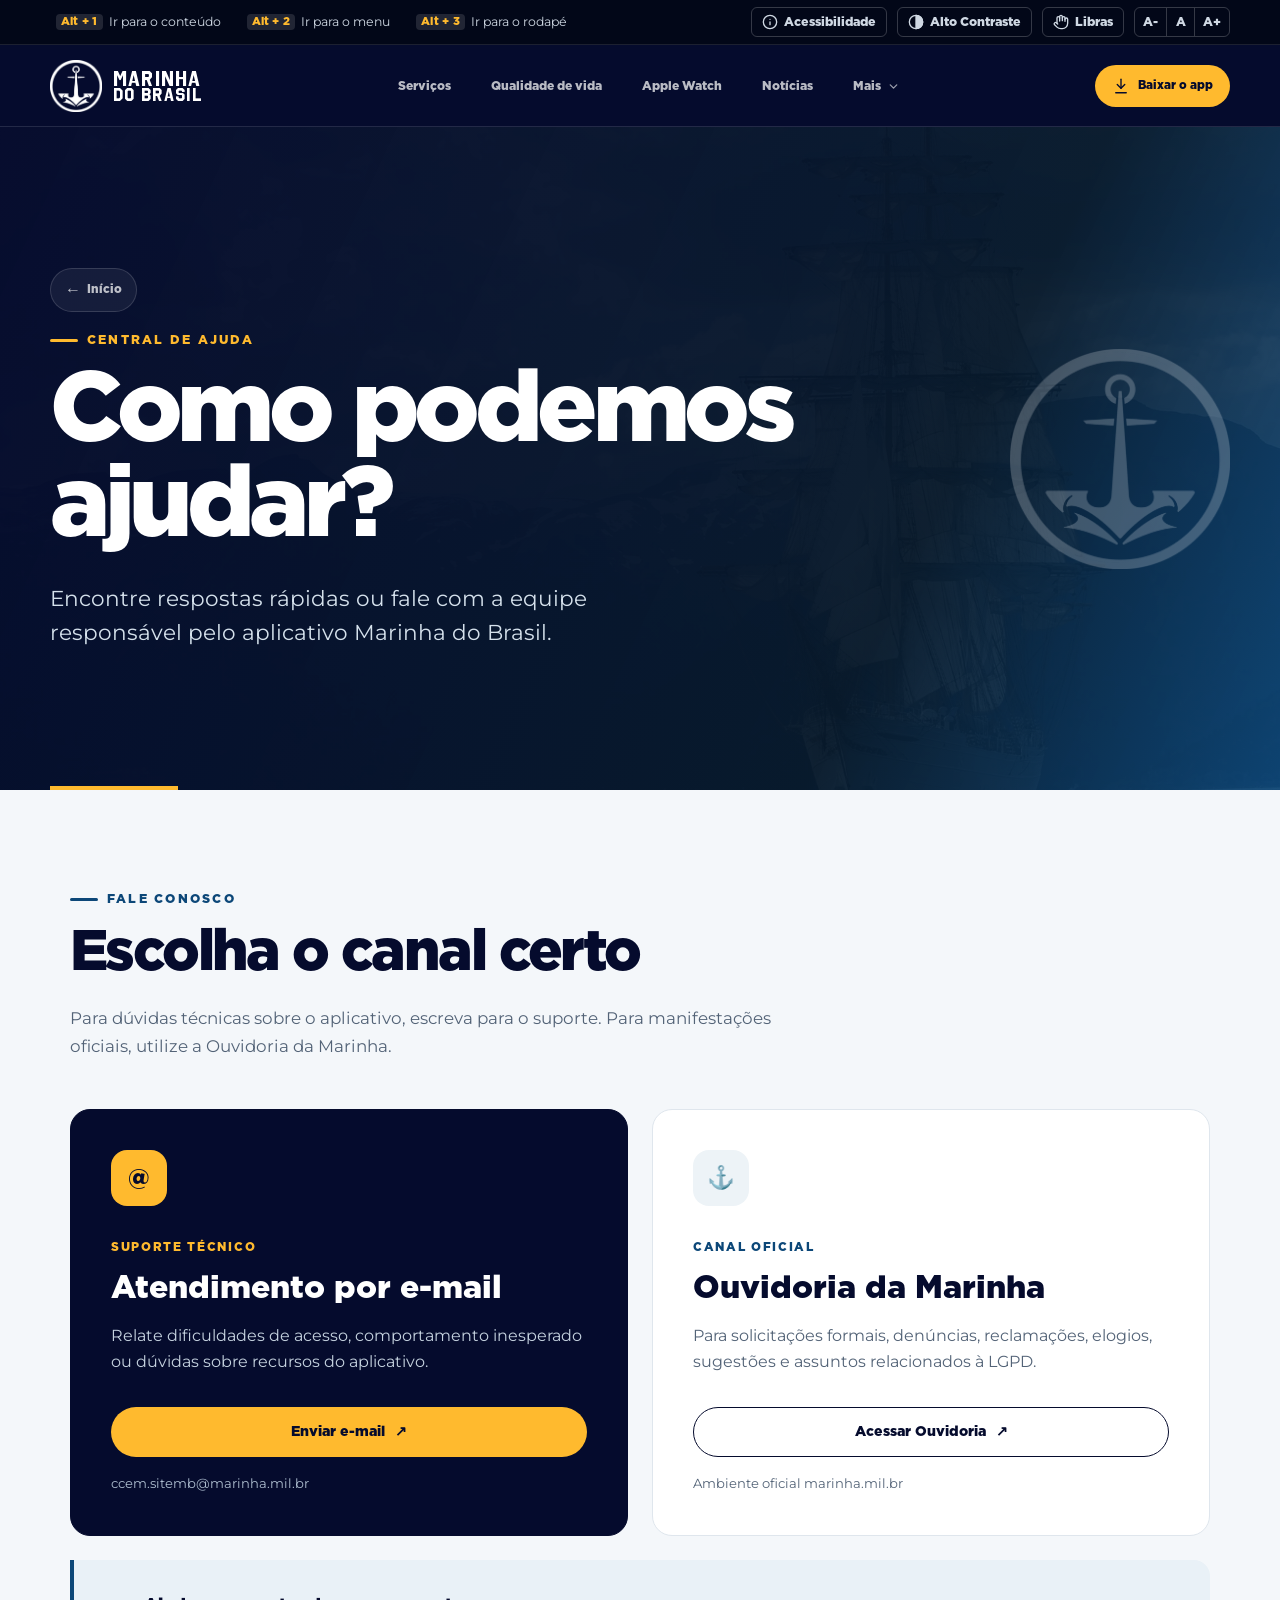
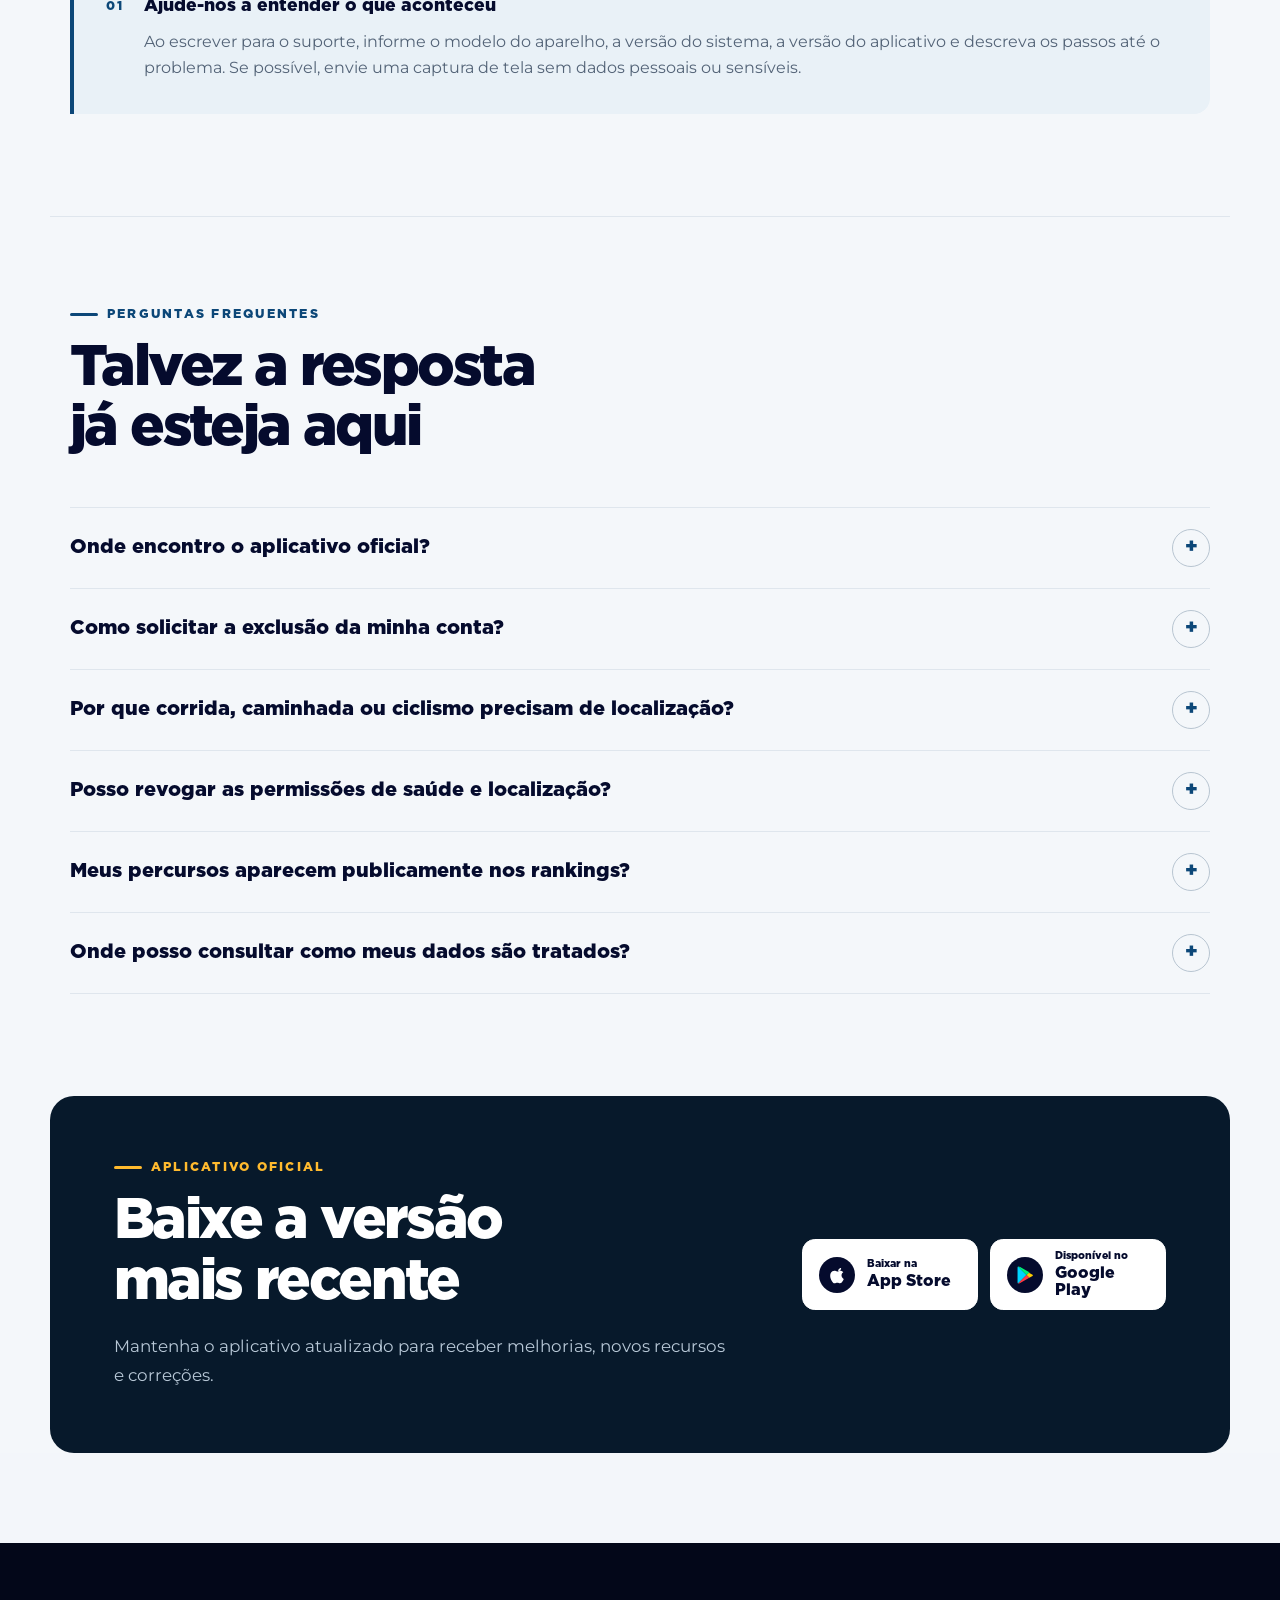
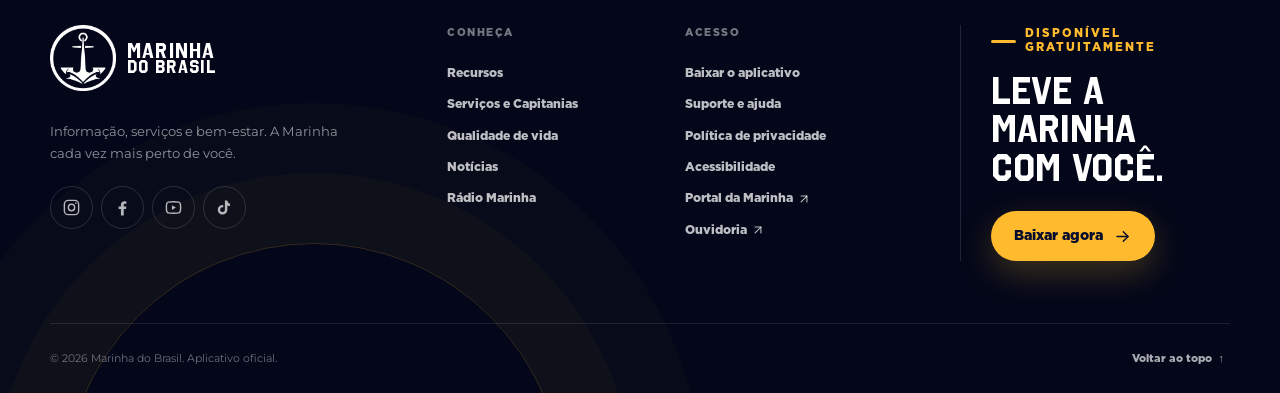
==== suporte.html @ 91387a78 "site app mb" ====
<!DOCTYPE html>
<html lang="pt-BR" class="no-js">
  <head>
    <meta charset="UTF-8" />
    <meta name="viewport" content="width=device-width, initial-scale=1" />
    <meta name="theme-color" content="#050b2d" />
    <meta name="color-scheme" content="light dark" />
    <title>Suporte e Ajuda | Aplicativo Marinha do Brasil</title>
    <meta name="description" content="Canais de suporte, perguntas frequentes e orientações para o aplicativo oficial Marinha do Brasil." />
    <link rel="canonical" href="https://www.marinha.mil.br/app/suporte.html" />
    
    <!-- Open Graph -->
    <meta property="og:type" content="website" />
    <meta property="og:locale" content="pt_BR" />
    <meta property="og:site_name" content="Aplicativo Marinha do Brasil" />
    <meta property="og:title" content="Suporte e Ajuda | Aplicativo Marinha do Brasil" />
    <meta property="og:description" content="Canais de suporte, perguntas frequentes e orientações para o aplicativo oficial Marinha do Brasil." />
    <meta property="og:url" content="https://www.marinha.mil.br/app/suporte.html" />
    <meta property="og:image" content="https://www.marinha.mil.br/app/assets/images/hero-marinha.webp" />
    <meta name="twitter:card" content="summary_large_image" />
    
    <!-- Favicon e Fontes -->
    <link rel="icon" type="image/jpeg" href="assets/images/app-icon.jpg" />
    <link rel="preload" href="assets/fonts/octin-college-bold.ttf" as="font" type="font/ttf" crossorigin />
    <link rel="stylesheet" href="css/global.css" />
    <link rel="stylesheet" href="css/suporte.css" />
  </head>
  <body>
    <a class="skip-link" href="#conteudo">Pular para o conteúdo</a>

    <!-- Barra de Acessibilidade (Padrão e-MAG) -->
    <aside class="accessibility-bar" aria-label="Barra de acessibilidade">
      <div class="shell accessibility-shell">
        <ul class="accessibility-shortcuts" aria-label="Atalhos para as principais áreas da página">
          <li>
            <a href="#conteudo" accesskey="1">
              <span class="a11y-key">Alt + 1</span> Ir para o conteúdo
            </a>
          </li>
          <li>
            <a href="#menu-principal" accesskey="2">
              <span class="a11y-key">Alt + 2</span> Ir para o menu
            </a>
          </li>
          <li>
            <a href="#rodape" accesskey="3">
              <span class="a11y-key">Alt + 3</span> Ir para o rodapé
            </a>
          </li>
        </ul>

        <button class="a11y-panel-toggle" type="button" aria-expanded="false" aria-controls="accessibility-tools" data-a11y-panel-toggle>
          <span>Acessibilidade</span>
          <svg width="16" height="16" viewBox="0 0 24 24" fill="none" stroke="currentColor" stroke-width="2" aria-hidden="true"><path d="m6 9 6 6 6-6"/></svg>
        </button>
        <div class="accessibility-tools" id="accessibility-tools" aria-label="Ferramentas de acessibilidade">
          <a href="acessibilidade.html" class="a11y-link">
            <svg xmlns="http://www.w3.org/2000/svg" width="16" height="16" viewBox="0 0 24 24" fill="none" stroke="currentColor" stroke-width="2" stroke-linecap="round" stroke-linejoin="round" aria-hidden="true"><circle cx="12" cy="12" r="10"/><path d="M12 16v-4"/><path d="M12 8h.01"/></svg>
            <span>Acessibilidade</span>
          </a>

          <button type="button" class="a11y-btn" data-a11y-contrast aria-pressed="false" title="Alternar modo de alto contraste">
            <svg xmlns="http://www.w3.org/2000/svg" width="16" height="16" viewBox="0 0 24 24" fill="none" stroke="currentColor" stroke-width="2" stroke-linecap="round" stroke-linejoin="round" aria-hidden="true"><circle cx="12" cy="12" r="10"/><path d="M12 2a10 10 0 0 1 0 20Z" fill="currentColor"/></svg>
            <span>Alto Contraste</span>
          </button>

          <button type="button" class="a11y-btn" data-a11y-vlibras title="Ativar tradutor de Libras (VLibras)" aria-label="Ativar tradutor de Língua Brasileira de Sinais">
            <svg xmlns="http://www.w3.org/2000/svg" width="16" height="16" viewBox="0 0 24 24" fill="none" stroke="currentColor" stroke-width="2" stroke-linecap="round" stroke-linejoin="round" aria-hidden="true"><path d="M18 11V6a2 2 0 0 0-2-2v0a2 2 0 0 0-2 2v0"/><path d="M14 10V4a2 2 0 0 0-2-2v0a2 2 0 0 0-2 2v2"/><path d="M10 10.5V6a2 2 0 0 0-2-2v0a2 2 0 0 0-2 2v8"/><path d="M18 8a2 2 0 1 1 4 0v6a8 8 0 0 1-8 8h-2c-2.8 0-4.5-.86-5.99-2.34l-3.6-3.6a2 2 0 0 1 2.83-2.82L7 15"/></svg>
            <span>Libras</span>
          </button>

          <div class="a11y-font-controls" role="group" aria-label="Controle do tamanho da fonte">
            <button type="button" class="a11y-btn a11y-btn--sm" data-a11y-font="decrease" title="Diminuir o tamanho do texto" aria-label="Diminuir o tamanho do texto">
              A-
            </button>
            <button type="button" class="a11y-btn a11y-btn--sm" data-a11y-font="reset" title="Restaurar tamanho padrão do texto" aria-label="Restaurar tamanho padrão do texto">
              A
            </button>
            <button type="button" class="a11y-btn a11y-btn--sm" data-a11y-font="increase" title="Aumentar o tamanho do texto" aria-label="Aumentar o tamanho do texto">
              A+
            </button>
          </div>
        </div>
      </div>
    </aside>

    <!-- Header Principal -->
    <header class="site-header" data-site-header>
      <div class="header-shell">
        <a class="brand" href="index.html" aria-label="Aplicativo Marinha do Brasil — página inicial">
          <img src="assets/images/logo-marinha-branca.webp" width="52" height="52" alt="Brasão da Marinha do Brasil" />
          <span class="brand-copy">
            <strong>MARINHA</strong>
            <small>DO BRASIL</small>
          </span>
          <span class="brand-product">Aplicativo oficial</span>
        </a>

        <nav id="menu-principal" class="desktop-nav" aria-label="Navegação principal">
          <a href="index.html#servicos">Serviços</a>
          <a href="index.html#qualidade-vida">Qualidade de vida</a>
          <a href="index.html#apple-watch">Apple Watch</a>
          <a href="index.html#noticias">Notícias</a>

          <div class="nav-dropdown" data-nav-dropdown>
            <button
              type="button"
              class="nav-dropdown-trigger"
              aria-expanded="false"
              aria-haspopup="true"
              id="dropdown-mais-btn"
            >
              <span>Mais</span>
              <svg class="dropdown-chevron" xmlns="http://www.w3.org/2000/svg" width="13" height="13" viewBox="0 0 24 24" fill="none" stroke="currentColor" stroke-width="2.4" stroke-linecap="round" stroke-linejoin="round" aria-hidden="true"><path d="m6 9 6 6 6-6"/></svg>
            </button>

            <div class="nav-dropdown-menu" role="menu" aria-labelledby="dropdown-mais-btn">

              <a href="index.html#recursos" class="dropdown-item" role="menuitem">
                <span class="dropdown-icon">
                  <svg xmlns="http://www.w3.org/2000/svg" width="17" height="17" viewBox="0 0 24 24" fill="none" stroke="currentColor" stroke-width="2" stroke-linecap="round" stroke-linejoin="round" aria-hidden="true"><rect x="3" y="3" width="7" height="7" rx="1"/><rect x="14" y="3" width="7" height="7" rx="1"/><rect x="3" y="14" width="7" height="7" rx="1"/><rect x="14" y="14" width="7" height="7" rx="1"/></svg>
                </span>
                <span class="dropdown-text">
                  <strong>Recursos</strong>
                  <small>Explore o aplicativo</small>
                </span>
              </a>

              <a href="index.html#radio" class="dropdown-item" role="menuitem">
                <span class="dropdown-icon">
                  <svg xmlns="http://www.w3.org/2000/svg" width="17" height="17" viewBox="0 0 24 24" fill="none" stroke="currentColor" stroke-width="2" stroke-linecap="round" stroke-linejoin="round" aria-hidden="true"><path d="M4.9 19.1C1 15.2 1 8.8 4.9 4.9"/><path d="M7.8 16.2c-2.3-2.3-2.3-6.1 0-8.5"/><circle cx="12" cy="12" r="2"/><path d="M16.2 7.8c2.3 2.3 2.3 6.1 0 8.5"/><path d="M19.1 4.9C23 8.8 23 15.1 19.1 19"/></svg>
                </span>
                <span class="dropdown-text">
                  <strong>Rádio Marinha</strong>
                  <small>Ao vivo 24 horas</small>
                </span>
              </a>

              <a href="index.html#cultura" class="dropdown-item" role="menuitem">
                <span class="dropdown-icon">
                  <svg xmlns="http://www.w3.org/2000/svg" width="17" height="17" viewBox="0 0 24 24" fill="none" stroke="currentColor" stroke-width="2" stroke-linecap="round" stroke-linejoin="round" aria-hidden="true"><path d="m12 3-1.912 5.813a2 2 0 0 1-1.275 1.275L3 12l5.813 1.912a2 2 0 0 1 1.275 1.275L12 21l1.912-5.813a2 2 0 0 1 1.275-1.275L21 12l-5.813-1.912a2 2 0 0 1-1.275-1.275L12 3Z"/></svg>
                </span>
                <span class="dropdown-text">
                  <strong>Cultura & Tradição</strong>
                  <small>Patrimônio naval</small>
                </span>
              </a>

              <div class="dropdown-divider"></div>

              <a href="suporte.html" class="dropdown-item" role="menuitem" aria-current="page">
                <span class="dropdown-icon">
                  <svg xmlns="http://www.w3.org/2000/svg" width="17" height="17" viewBox="0 0 24 24" fill="none" stroke="currentColor" stroke-width="2" stroke-linecap="round" stroke-linejoin="round" aria-hidden="true"><circle cx="12" cy="12" r="10"/><path d="M9.09 9a3 3 0 0 1 5.83 1c0 2-3 3-3 3"/><path d="M12 17h.01"/></svg>
                </span>
                <span class="dropdown-text">
                  <strong>Suporte e Ajuda</strong>
                  <small>Atendimento e dúvidas</small>
                </span>
              </a>
            </div>
          </div>
        </nav>

        <div class="header-actions">
          <a class="header-download" aria-label="Baixar o aplicativo" href="index.html#download">
            <svg xmlns="http://www.w3.org/2000/svg" width="18" height="18" viewBox="0 0 24 24" fill="none" stroke="currentColor" stroke-width="1.8" stroke-linecap="round" stroke-linejoin="round" aria-hidden="true"><path d="M12 3v12"/><path d="m7 10 5 5 5-5"/><path d="M5 21h14"/></svg>
            <span>Baixar o app</span>
          </a>
          <button class="menu-toggle" type="button" aria-expanded="false" aria-controls="mobile-menu" data-menu-toggle>
            <span class="sr-only">Abrir menu</span>
            <span data-menu-open>
              <svg xmlns="http://www.w3.org/2000/svg" width="24" height="24" viewBox="0 0 24 24" fill="none" stroke="currentColor" stroke-width="1.8" stroke-linecap="round" stroke-linejoin="round" aria-hidden="true"><path d="M4 7h16"/><path d="M4 12h16"/><path d="M4 17h16"/></svg>
            </span>
            <span data-menu-close hidden>
              <svg xmlns="http://www.w3.org/2000/svg" width="24" height="24" viewBox="0 0 24 24" fill="none" stroke="currentColor" stroke-width="1.8" stroke-linecap="round" stroke-linejoin="round" aria-hidden="true"><path d="M6 6l12 12"/><path d="M18 6 6 18"/></svg>
            </span>
          </button>
        </div>
      </div>

      <!-- Menu Mobile -->
      <div class="mobile-menu" id="mobile-menu" data-mobile-menu hidden>
        <nav aria-label="Navegação móvel">
          <a href="index.html#servicos" style="--menu-index: 0"><span>01</span>Serviços <svg xmlns="http://www.w3.org/2000/svg" width="19" height="19" viewBox="0 0 24 24" fill="none" stroke="currentColor" stroke-width="1.8" stroke-linecap="round" stroke-linejoin="round" aria-hidden="true"><path d="M7 17 17 7"/><path d="M7 7h10v10"/></svg></a>
          <a href="index.html#qualidade-vida" style="--menu-index: 1"><span>02</span>Qualidade de vida <svg xmlns="http://www.w3.org/2000/svg" width="19" height="19" viewBox="0 0 24 24" fill="none" stroke="currentColor" stroke-width="1.8" stroke-linecap="round" stroke-linejoin="round" aria-hidden="true"><path d="M7 17 17 7"/><path d="M7 7h10v10"/></svg></a>
          <a href="index.html#apple-watch" style="--menu-index: 2"><span>03</span>Apple Watch <svg xmlns="http://www.w3.org/2000/svg" width="19" height="19" viewBox="0 0 24 24" fill="none" stroke="currentColor" stroke-width="1.8" stroke-linecap="round" stroke-linejoin="round" aria-hidden="true"><path d="M7 17 17 7"/><path d="M7 7h10v10"/></svg></a>
          <a href="index.html#noticias" style="--menu-index: 3"><span>04</span>Notícias <svg xmlns="http://www.w3.org/2000/svg" width="19" height="19" viewBox="0 0 24 24" fill="none" stroke="currentColor" stroke-width="1.8" stroke-linecap="round" stroke-linejoin="round" aria-hidden="true"><path d="M7 17 17 7"/><path d="M7 7h10v10"/></svg></a>
          <a href="index.html#radio" style="--menu-index: 4"><span>05</span>Rádio <svg xmlns="http://www.w3.org/2000/svg" width="19" height="19" viewBox="0 0 24 24" fill="none" stroke="currentColor" stroke-width="1.8" stroke-linecap="round" stroke-linejoin="round" aria-hidden="true"><path d="M7 17 17 7"/><path d="M7 7h10v10"/></svg></a>
          <a href="index.html#cultura" style="--menu-index: 5"><span>06</span>Cultura & Tradição <svg xmlns="http://www.w3.org/2000/svg" width="19" height="19" viewBox="0 0 24 24" fill="none" stroke="currentColor" stroke-width="1.8" stroke-linecap="round" stroke-linejoin="round" aria-hidden="true"><path d="M7 17 17 7"/><path d="M7 7h10v10"/></svg></a>
          <a href="suporte.html" style="--menu-index: 7" aria-current="page"><span>08</span>Suporte e Ajuda <svg xmlns="http://www.w3.org/2000/svg" width="19" height="19" viewBox="0 0 24 24" fill="none" stroke="currentColor" stroke-width="1.8" stroke-linecap="round" stroke-linejoin="round" aria-hidden="true"><path d="M7 17 17 7"/><path d="M7 7h10v10"/></svg></a>
          <a href="privacidade.html" style="--menu-index: 6"><span>07</span>Privacidade <svg xmlns="http://www.w3.org/2000/svg" width="19" height="19" viewBox="0 0 24 24" fill="none" stroke="currentColor" stroke-width="1.8" stroke-linecap="round" stroke-linejoin="round" aria-hidden="true"><path d="M7 17 17 7"/><path d="M7 7h10v10"/></svg></a>
          <a href="acessibilidade.html" style="--menu-index: 7"><span>08</span>Acessibilidade <svg xmlns="http://www.w3.org/2000/svg" width="19" height="19" viewBox="0 0 24 24" fill="none" stroke="currentColor" stroke-width="1.8" stroke-linecap="round" stroke-linejoin="round" aria-hidden="true"><path d="M7 17 17 7"/><path d="M7 7h10v10"/></svg></a>
        </nav>
        <div class="mobile-menu-footer">
          <a href="index.html#download" class="button button-primary">
            <svg xmlns="http://www.w3.org/2000/svg" width="18" height="18" viewBox="0 0 24 24" fill="none" stroke="currentColor" stroke-width="1.8" stroke-linecap="round" stroke-linejoin="round" aria-hidden="true"><path d="M12 3v12"/><path d="m7 10 5 5 5-5"/><path d="M5 21h14"/></svg>
            Baixar agora
          </a>
          <a href="https://www.marinha.mil.br/ouvidoria" target="_blank" rel="noopener noreferrer">
            Ouvidoria
            <svg xmlns="http://www.w3.org/2000/svg" width="16" height="16" viewBox="0 0 24 24" fill="none" stroke="currentColor" stroke-width="1.8" stroke-linecap="round" stroke-linejoin="round" aria-hidden="true"><path d="M7 17 17 7"/><path d="M7 7h10v10"/></svg>
          </a>
        </div>
      </div>
    </header>

    <main id="conteudo">
      <div class="support-page">
        <section class="support-hero" aria-labelledby="support-title">
          <div class="support-hero__content">
            <a class="back-link" href="index.html" aria-label="Voltar para a página inicial">
              <span aria-hidden="true">←</span>
              Início
            </a>
            <p class="eyebrow">Central de ajuda</p>
            <h1 id="support-title">Como podemos ajudar?</h1>
            <p class="support-hero__lead">Encontre respostas rápidas ou fale com a equipe responsável pelo aplicativo Marinha do Brasil.</p>
          </div>
          <div class="support-hero__mark" aria-hidden="true">
            <img src="assets/images/logo-marinha-branca.webp" alt="" width="220" height="220" />
          </div>
        </section>

        <section class="contact-section" aria-labelledby="contact-title">
          <div class="section-heading">
            <p class="eyebrow eyebrow--dark">Fale conosco</p>
            <h2 id="contact-title">Escolha o canal certo</h2>
            <p>Para dúvidas técnicas sobre o aplicativo, escreva para o suporte. Para manifestações oficiais, utilize a Ouvidoria da Marinha.</p>
          </div>

          <div class="contact-grid">
            <article class="contact-card contact-card--primary">
              <div class="contact-card__icon" aria-hidden="true">@</div>
              <p class="contact-card__tag">Suporte técnico</p>
              <h3>Atendimento por e-mail</h3>
              <p>Relate dificuldades de acesso, comportamento inesperado ou dúvidas sobre recursos do aplicativo.</p>
              <a class="button button--gold" href="mailto:ccem.sitemb@marinha.mil.br?subject=Suporte%20-%20Aplicativo%20Marinha%20do%20Brasil">
                Enviar e-mail
                <span aria-hidden="true">↗</span>
              </a>
              <p class="contact-card__detail">ccem.sitemb@marinha.mil.br</p>
            </article>

            <article class="contact-card">
              <div class="contact-card__icon contact-card__icon--outline" aria-hidden="true">⚓</div>
              <p class="contact-card__tag">Canal oficial</p>
              <h3>Ouvidoria da Marinha</h3>
              <p>Para solicitações formais, denúncias, reclamações, elogios, sugestões e assuntos relacionados à LGPD.</p>
              <a class="button button--outline" href="https://www.marinha.mil.br/ouvidoria" target="_blank" rel="noopener noreferrer">
                Acessar Ouvidoria
                <span aria-hidden="true">↗</span>
              </a>
              <p class="contact-card__detail">Ambiente oficial marinha.mil.br</p>
            </article>
          </div>

          <aside class="support-tip" aria-label="Informações úteis para o atendimento">
            <span class="support-tip__number" aria-hidden="true">01</span>
            <div>
              <h3>Ajude-nos a entender o que aconteceu</h3>
              <p>Ao escrever para o suporte, informe o modelo do aparelho, a versão do sistema, a versão do aplicativo e descreva os passos até o problema. Se possível, envie uma captura de tela sem dados pessoais ou sensíveis.</p>
            </div>
          </aside>
        </section>

        <section class="faq-section" aria-labelledby="faq-title">
          <div class="section-heading">
            <p class="eyebrow eyebrow--dark">Perguntas frequentes</p>
            <h2 id="faq-title">Talvez a resposta já esteja aqui</h2>
          </div>

          <div class="faq-list">
            <details>
              <summary>Onde encontro o aplicativo oficial?</summary>
              <div class="faq-answer">
                <p>O aplicativo Marinha do Brasil está disponível na App Store para iPhone e na Google Play para aparelhos Android. Use os links oficiais desta página para fazer o download.</p>
              </div>
            </details>

            <details>
              <summary>Como solicitar a exclusão da minha conta?</summary>
              <div class="faq-answer">
                <p>No aplicativo, acesse <strong>Perfil &gt; Configurações &gt; Excluir Conta</strong>. A exclusão também pode ser requerida formalmente pela <a href="https://www.marinha.mil.br/ouvidoria" target="_blank" rel="noopener noreferrer">Ouvidoria da Marinha</a>.</p>
              </div>
            </details>

            <details>
              <summary>Por que corrida, caminhada ou ciclismo precisam de localização?</summary>
              <div class="faq-answer">
                <p>A localização é usada, mediante sua autorização, para registrar o percurso durante uma atividade física iniciada por você. A localização em segundo plano mantém o registro quando a tela está bloqueada.</p>
              </div>
            </details>

            <details>
              <summary>Posso revogar as permissões de saúde e localização?</summary>
              <div class="faq-answer">
                <p>Sim. As permissões podem ser revogadas nas configurações do sistema operacional. Algumas funcionalidades que dependem desses dados podem deixar de funcionar até que a permissão seja concedida novamente.</p>
              </div>
            </details>

            <details>
              <summary>Meus percursos aparecem publicamente nos rankings?</summary>
              <div class="faq-answer">
                <p>Não. O traçado geográfico detalhado e as coordenadas precisas das rotas não são compartilhados publicamente nos rankings. A participação nos rankings é opcional.</p>
              </div>
            </details>

            <details>
              <summary>Onde posso consultar como meus dados são tratados?</summary>
              <div class="faq-answer">
                <p>Consulte a <a href="privacidade.html">Política de Privacidade</a>, que explica os dados tratados, as finalidades, a retenção e os direitos do titular.</p>
              </div>
            </details>
          </div>
        </section>

        <section class="download-section" aria-labelledby="download-title">
          <div class="download-section__content">
            <p class="eyebrow">Aplicativo oficial</p>
            <h2 id="download-title">Baixe a versão mais recente</h2>
            <p>Mantenha o aplicativo atualizado para receber melhorias, novos recursos e correções.</p>
          </div>
          <div class="store-actions" aria-label="Lojas de aplicativos">
            <a class="store-link" href="https://apps.apple.com/app/marinha-do-brasil/id6763670491" target="_blank" rel="noopener noreferrer">
              <span class="store-link__icon" aria-hidden="true">
                <svg class="brand-icon icon-apple" width="20" height="20" viewBox="0 0 24 24" fill="currentColor" aria-hidden="true">
                  <path d="M18.71 19.5c-.83 1.24-1.71 2.45-3.05 2.47-1.34.03-1.77-.79-3.29-.79-1.53 0-2 .77-3.27.82-1.31.05-2.3-1.32-3.14-2.53C4.25 17 2.94 12.45 4.7 9.39c.87-1.52 2.43-2.48 4.12-2.51 1.28-.02 2.5.87 3.29.87.78 0 2.26-1.07 3.81-.91.65.03 2.47.26 3.64 1.98-.09.06-2.17 1.28-2.15 3.81.03 3.02 2.65 4.03 2.68 4.04-.03.07-.42 1.44-1.38 2.83M15.97 6.38c.62-.75 1.04-1.8 1.01-2.88-.96.04-2.07.64-2.73 1.41-.58.68-.96 1.75-.91 2.8.03 0 .07.01.1.01 1-.02 1.96-.64 2.53-1.34z"/>
                </svg>
              </span>
              <span><small>Baixar na</small>App Store</span>
            </a>
            <a class="store-link" href="https://play.google.com/store/apps/details?id=br.gov.marinhaoficial.app" target="_blank" rel="noopener noreferrer">
              <span class="store-link__icon" aria-hidden="true">
                <svg class="brand-icon icon-googleplay" width="18" height="18" viewBox="0 0 24 24" aria-hidden="true">
                  <path d="M3.609 1.814L13.792 12 3.61 22.186c-.352-.33-.564-.817-.564-1.378V3.192c0-.56.212-1.048.563-1.378z" fill="#00D3FF"/>
                  <path d="M17.186 8.608L13.792 12l3.394 3.392 3.844-2.186c.658-.374.658-.986 0-1.36l-3.844-2.238z" fill="#FFCE00"/>
                  <path d="M3.609 1.814l10.183 10.186 3.394-3.392L6.17 2.378C5.228 1.844 4.296 1.624 3.61 1.814z" fill="#00F076"/>
                  <path d="M3.609 22.186c.686.19 1.618-.03 2.56-.564l11.016-6.23-3.394-3.392L3.61 22.186z" fill="#FF3A44"/>
                </svg>
              </span>
              <span><small>Disponível no</small>Google Play</span>
            </a>
          </div>
        </section>
      </div>
    </main>

    <!-- Rodapé -->
    <footer id="rodape" class="site-footer">
      <div class="footer-top shell">
        <div class="footer-brand">
          <a class="brand" href="index.html" aria-label="Página inicial do Aplicativo Marinha do Brasil">
            <img src="assets/images/logo-marinha-branca.webp" width="66" height="66" alt="Brasão da Marinha do Brasil" loading="lazy" />
            <span class="brand-copy"><strong>MARINHA</strong><small>DO BRASIL</small></span>
          </a>
          <p>Informação, serviços e bem-estar. A Marinha cada vez mais perto de você.</p>
          <div class="social-links" aria-label="Redes sociais da Marinha do Brasil">
            <a href="https://www.instagram.com/marinhaoficial/" target="_blank" rel="noopener noreferrer" aria-label="Instagram da Marinha do Brasil"><svg viewBox="0 0 24 24" aria-hidden="true"><rect x="3" y="3" width="18" height="18" rx="5"/><circle cx="12" cy="12" r="4"/><circle cx="17.5" cy="6.5" r="1" class="social-fill"/></svg></a>
            <a href="https://www.facebook.com/marinhaoficial/" target="_blank" rel="noopener noreferrer" aria-label="Facebook da Marinha do Brasil"><svg viewBox="0 0 24 24" aria-hidden="true" class="social-brand-fill"><path d="M13.6 22v-8h2.8l.42-3.2H13.6V8.75c0-.93.26-1.56 1.62-1.56h1.73V4.33A23 23 0 0 0 14.43 4C11.9 4 10 5.52 10 8.31v2.49H7.1V14H10v8h3.6Z"/></svg></a>
            <a href="https://www.youtube.com/@marinhaoficial" target="_blank" rel="noopener noreferrer" aria-label="YouTube da Marinha do Brasil"><svg viewBox="0 0 24 24" aria-hidden="true"><path d="M21 12c0 2.2-.25 4.1-.55 5.05a2.5 2.5 0 0 1-1.75 1.75c-1.55.42-6.7.42-6.7.42s-5.15 0-6.7-.42a2.5 2.5 0 0 1-1.75-1.75C3.25 16.1 3 14.2 3 12s.25-4.1.55-5.05A2.5 2.5 0 0 1 5.3 5.2c1.55-.42 6.7-.42 6.7-.42s5.15 0 6.7.42a2.5 2.5 0 0 1 1.75 1.75C20.75 7.9 21 9.8 21 12Z"/><path d="m10 9 5 3-5 3V9Z" class="social-fill"/></svg></a>
            <a href="https://www.tiktok.com/@marinhadobrasiloficial" target="_blank" rel="noopener noreferrer" aria-label="TikTok da Marinha do Brasil"><svg viewBox="0 0 24 24" aria-hidden="true" class="social-brand-fill"><path d="M15.6 3c.25 1.9 1.35 3.45 3.4 4.15v3.1a8.1 8.1 0 0 1-3.35-.78v5.42A6.1 6.1 0 1 1 10.4 8.8v3.18a2.95 2.95 0 1 0 2.08 2.82V3h3.12Z"/></svg></a>
          </div>
        </div>
        <div class="footer-column">
          <h2>Conheça</h2>
          <a href="index.html#recursos">Recursos</a>
          <a href="index.html#servicos">Serviços e Capitanias</a>
          <a href="index.html#qualidade-vida">Qualidade de vida</a>
          <a href="index.html#noticias">Notícias</a>
          <a href="index.html#radio">Rádio Marinha</a>
        </div>
        <div class="footer-column">
          <h2>Acesso</h2>
          <a href="index.html#download">Baixar o aplicativo</a>
          <a href="suporte.html">Suporte e ajuda</a>
          <a href="privacidade.html">Política de privacidade</a>
          <a href="acessibilidade.html">Acessibilidade</a>
          <a href="https://www.marinha.mil.br/" target="_blank" rel="noopener noreferrer">
            Portal da Marinha
            <svg xmlns="http://www.w3.org/2000/svg" width="14" height="14" viewBox="0 0 24 24" fill="none" stroke="currentColor" stroke-width="1.8" stroke-linecap="round" stroke-linejoin="round" aria-hidden="true"><path d="M7 17 17 7"/><path d="M7 7h10v10"/></svg>
          </a>
          <a href="https://www.marinha.mil.br/ouvidoria" target="_blank" rel="noopener noreferrer">
            Ouvidoria
            <svg xmlns="http://www.w3.org/2000/svg" width="14" height="14" viewBox="0 0 24 24" fill="none" stroke="currentColor" stroke-width="1.8" stroke-linecap="round" stroke-linejoin="round" aria-hidden="true"><path d="M7 17 17 7"/><path d="M7 7h10v10"/></svg>
          </a>
        </div>
        <div class="footer-cta">
          <span class="eyebrow">Disponível gratuitamente</span>
          <h2>Leve a Marinha com você.</h2>
          <a class="button button-gold" href="index.html#download">
            Baixar agora
            <svg xmlns="http://www.w3.org/2000/svg" width="19" height="19" viewBox="0 0 24 24" fill="none" stroke="currentColor" stroke-width="1.8" stroke-linecap="round" stroke-linejoin="round" aria-hidden="true"><path d="M5 12h14"/><path d="m13 6 6 6-6 6"/></svg>
          </a>
        </div>
      </div>
      <div class="footer-bottom shell">
        <p>© 2026 Marinha do Brasil. Aplicativo oficial.</p>
        <button type="button" data-back-to-top>Voltar ao topo <span aria-hidden="true">↑</span></button>
      </div>
    </footer>

    <!-- Região viva para anúncios assistivos -->
    <div id="a11y-live-feedback" class="sr-only" aria-live="polite"></div>

    <!-- VLibras: Tradutor de Libras Oficial do Governo Federal -->
    <div vw class="enabled">
      <div vw-access-button class="active"></div>
      <div vw-plugin-wrapper>
        <div class="vw-plugin-top-wrapper"></div>
      </div>
    </div>
    <script src="https://vlibras.gov.br/app/vlibras-plugin.js"></script>
    <script>
      new window.VLibras.Widget('https://vlibras.gov.br/app');
    </script>

    <script src="js/site.js"></script>
  </body>
</html>
---- css/global.css ----
@font-face {
  font-family: 'Octin College';
  src: url('../assets/fonts/octin-college-bold.ttf') format('truetype');
  font-style: normal;
  font-weight: 700;
  font-display: swap;
}

@font-face {
  font-family: 'Montserrat';
  src: url('../assets/fonts/montserrat-regular.ttf') format('truetype');
  font-style: normal;
  font-weight: 400;
  font-display: swap;
}

@font-face {
  font-family: 'Montserrat';
  src: url('../assets/fonts/gotham-black.otf') format('opentype');
  font-style: normal;
  font-weight: 700;
  font-display: swap;
}

:root {
  --navy-950: #030719;
  --navy-900: #050b2d;
  --navy-850: #071327;
  --navy-800: #07192b;
  --navy-700: #0b2945;
  --blue-500: #187bd1;
  --green: #009b4d;
  --gold: #ffba2e;
  --gold-soft: #ffd878;
  --coral: #ff4d35;
  --cyan: #12a89d;
  --violet: #7469ff;
  --ink: #071221;
  --muted: #5e6a7a;
  --surface: #f3f6fa;
  --surface-2: #e8eef5;
  --white: #fff;
  --line: rgba(7, 25, 43, 0.12);
  --shell: min(1180px, calc(100vw - 40px));
  --display: 'Octin College', Impact, sans-serif;
  --body: 'Montserrat', Arial, sans-serif;
  --radius-sm: 14px;
  --radius-md: 24px;
  --radius-lg: 36px;
  --shadow: 0 24px 70px rgba(5, 11, 45, 0.14);
  --header-height: 82px;
}

*,
*::before,
*::after {
  box-sizing: border-box;
}

html {
  scroll-behavior: smooth;
  scroll-padding-top: var(--header-height);
  background: var(--navy-950);
  font-size: 100%;
  transition: font-size 150ms ease;
}

html.font-size-sm {
  font-size: 90%;
}

html.font-size-md {
  font-size: 100%;
}

html.font-size-lg {
  font-size: 112.5%;
}

html.font-size-xl {
  font-size: 125%;
}

body {
  margin: 0;
  min-width: 320px;
  overflow-x: clip;
  background: var(--surface);
  color: var(--ink);
  font-family: var(--body);
  font-size: 1rem;
  line-height: 1.65;
  text-rendering: optimizeLegibility;
  -webkit-font-smoothing: antialiased;
}

img,
svg {
  display: block;
  max-width: 100%;
}

button,
input,
textarea,
select {
  font: inherit;
}

button,
a {
  -webkit-tap-highlight-color: transparent;
}

a {
  color: inherit;
}

p,
h1,
h2,
h3,
h4 {
  margin-top: 0;
}

p:last-child {
  margin-bottom: 0;
}

h1,
h2,
h3 {
  text-wrap: balance;
}

p {
  text-wrap: pretty;
}

::selection {
  background: var(--gold);
  color: var(--navy-900);
}

:focus-visible {
  outline: 3px solid var(--gold);
  outline-offset: 4px;
}

.shell {
  width: var(--shell);
  margin-inline: auto;
}

.sr-only {
  position: absolute !important;
  width: 1px !important;
  height: 1px !important;
  padding: 0 !important;
  margin: -1px !important;
  overflow: hidden !important;
  clip: rect(0, 0, 0, 0) !important;
  white-space: nowrap !important;
  border: 0 !important;
}

.skip-link {
  position: fixed;
  z-index: 1000;
  left: 16px;
  top: 12px;
  padding: 12px 18px;
  border-radius: 10px;
  background: var(--gold);
  color: var(--navy-900);
  font-weight: 800;
  text-decoration: none;
  transform: translateY(-160%);
  transition: transform 180ms ease;
}

.skip-link:focus {
  transform: translateY(0);
}

.eyebrow {
  display: inline-flex;
  align-items: center;
  gap: 9px;
  color: currentColor;
  font-size: 0.72rem;
  font-weight: 800;
  letter-spacing: 0.17em;
  line-height: 1.2;
  text-transform: uppercase;
}

.eyebrow::before {
  width: 28px;
  height: 3px;
  border-radius: 99px;
  background: currentColor;
  content: '';
}

.eyebrow-gold {
  color: var(--gold);
}

.button {
  display: inline-flex;
  min-height: 50px;
  align-items: center;
  justify-content: center;
  gap: 10px;
  padding: 0 22px;
  border: 1px solid transparent;
  border-radius: 999px;
  font-size: 0.88rem;
  font-weight: 800;
  line-height: 1;
  text-decoration: none;
  transition: transform 180ms ease, background 180ms ease, color 180ms ease, border-color 180ms ease, box-shadow 180ms ease;
}

.button:hover {
  transform: translateY(-2px);
}

.button-primary,
.button-gold {
  background: var(--gold);
  color: var(--navy-900);
  box-shadow: 0 12px 34px rgba(255, 186, 46, 0.24);
}

.button-primary:hover,
.button-gold:hover {
  background: var(--gold-soft);
}

.button-dark {
  background: var(--navy-900);
  color: var(--white);
}

.button-outline {
  border-color: rgba(255, 255, 255, 0.38);
  color: var(--white);
}

.button-outline:hover {
  border-color: var(--white);
  background: rgba(255, 255, 255, 0.1);
}

.text-link {
  display: inline-flex;
  min-height: 44px;
  align-items: center;
  gap: 8px;
  color: var(--navy-900);
  font-weight: 800;
  text-decoration: none;
}

.text-link svg {
  transition: transform 180ms ease;
}

.text-link:hover svg {
  transform: translateX(4px);
}

/* Header */
.scroll-progress {
  position: fixed;
  z-index: 101;
  top: 0;
  left: 0;
  width: 100%;
  height: 3px;
  pointer-events: none;
}

.scroll-progress span {
  display: block;
  width: 100%;
  height: 100%;
  background: linear-gradient(90deg, var(--green), var(--gold));
  transform: scaleX(0);
  transform-origin: left;
  will-change: transform;
}

.site-header {
  position: sticky;
  z-index: 100;
  top: 0;
  height: var(--header-height);
  background: var(--navy-900);
  color: var(--white);
  transition: box-shadow 220ms ease, background 220ms ease;
}

.site-header::after {
  position: absolute;
  right: 0;
  bottom: 0;
  left: 0;
  height: 1px;
  background: rgba(255, 255, 255, 0.12);
  content: '';
}

.site-header.is-scrolled {
  background: rgba(5, 11, 45, 0.92);
  box-shadow: 0 14px 35px rgba(3, 7, 25, 0.22);
  -webkit-backdrop-filter: blur(18px);
  backdrop-filter: blur(18px);
}

.header-shell {
  display: flex;
  width: var(--shell);
  height: 100%;
  align-items: center;
  justify-content: space-between;
  gap: 28px;
  margin-inline: auto;
}

.brand {
  display: inline-flex;
  flex: 0 0 auto;
  align-items: center;
  gap: 11px;
  color: var(--white);
  text-decoration: none;
}

.brand img {
  flex: 0 0 auto;
  object-fit: contain;
}

.brand-copy {
  display: grid;
  gap: 0;
  line-height: 0.86;
}

.brand-copy strong,
.brand-copy small {
  font-family: var(--display);
  font-weight: 700;
  letter-spacing: 0.055em;
}

.brand-copy strong {
  font-size: 1.35rem;
}

.brand-copy small {
  font-size: 1.145rem;
}

.brand-product {
  margin-left: 4px;
  padding-left: 14px;
  border-left: 1px solid rgba(255, 255, 255, 0.24);
  color: rgba(255, 255, 255, 0.65);
  font-size: 0.68rem;
  font-weight: 700;
  letter-spacing: 0.12em;
  text-transform: uppercase;
}

.desktop-nav {
  display: flex;
  align-items: center;
  gap: 4px;
  flex-wrap: nowrap;
}

.desktop-nav a {
  position: relative;
  display: flex;
  min-height: 44px;
  align-items: center;
  padding: 0 12px;
  color: rgba(255, 255, 255, 0.72);
  font-size: 0.76rem;
  font-weight: 700;
  text-decoration: none;
  white-space: nowrap;
  transition: color 180ms ease;
}

.desktop-nav a::after {
  position: absolute;
  right: 12px;
  bottom: 5px;
  left: 12px;
  height: 2px;
  border-radius: 99px;
  background: var(--gold);
  content: '';
  transform: scaleX(0);
  transition: transform 180ms ease;
}

.desktop-nav a:hover,
.desktop-nav a[aria-current='page'] {
  color: var(--white);
}

.desktop-nav a:hover::after,
.desktop-nav a[aria-current='page']::after {
  transform: scaleX(1);
}

/* ── Menu Dropdown "Mais" na Navegação Desktop ── */
.nav-dropdown {
  position: relative;
  display: flex;
  align-items: center;
}

.nav-dropdown-trigger {
  position: relative;
  display: flex;
  min-height: 44px;
  align-items: center;
  gap: 6px;
  padding: 0 12px;
  background: transparent;
  border: none;
  color: rgba(255, 255, 255, 0.72);
  font-family: inherit;
  font-size: 0.76rem;
  font-weight: 700;
  cursor: pointer;
  white-space: nowrap;
  transition: color 180ms ease;
}

.nav-dropdown-trigger::after {
  position: absolute;
  right: 12px;
  bottom: 5px;
  left: 12px;
  height: 2px;
  border-radius: 99px;
  background: var(--gold);
  content: '';
  transform: scaleX(0);
  transition: transform 180ms ease;
}

.nav-dropdown-trigger:hover,
.nav-dropdown.is-open .nav-dropdown-trigger,
.nav-dropdown:focus-within .nav-dropdown-trigger {
  color: var(--white);
}

.nav-dropdown-trigger:hover::after,
.nav-dropdown.is-open .nav-dropdown-trigger::after,
.nav-dropdown:focus-within .nav-dropdown-trigger::after {
  transform: scaleX(1);
}

.nav-dropdown-trigger .dropdown-chevron {
  transition: transform 220ms ease;
  color: rgba(255, 255, 255, 0.6);
}

.nav-dropdown:hover .dropdown-chevron,
.nav-dropdown.is-open .dropdown-chevron,
.nav-dropdown:focus-within .dropdown-chevron {
  transform: rotate(180deg);
  color: var(--gold);
}

.nav-dropdown-menu {
  position: absolute;
  top: calc(100% + 6px);
  right: 0;
  width: 280px;
  padding: 8px;
  border-radius: 18px;
  background: rgba(6, 14, 32, 0.97);
  border: 1px solid rgba(255, 255, 255, 0.12);
  box-shadow: 0 20px 48px rgba(0, 0, 0, 0.6), 0 0 0 1px rgba(255, 255, 255, 0.05);
  -webkit-backdrop-filter: blur(24px);
  backdrop-filter: blur(24px);
  opacity: 0;
  visibility: hidden;
  transform: translateY(-8px) scale(0.97);
  transform-origin: top right;
  transition: opacity 180ms ease, transform 180ms ease, visibility 180ms ease;
  pointer-events: none;
  z-index: 110;
}

.nav-dropdown:hover .nav-dropdown-menu,
.nav-dropdown:focus-within .nav-dropdown-menu,
.nav-dropdown.is-open .nav-dropdown-menu {
  opacity: 1;
  visibility: visible;
  transform: translateY(0) scale(1);
  pointer-events: auto;
}

.dropdown-item {
  display: flex !important;
  align-items: center;
  gap: 12px;
  padding: 10px 12px !important;
  border-radius: 12px;
  color: #cfdbe8 !important;
  text-decoration: none;
  min-height: 0 !important;
  transition: background 150ms ease, color 150ms ease, transform 150ms ease !important;
}

.dropdown-item::after {
  display: none !important;
}

.dropdown-item:hover,
.dropdown-item:focus-visible {
  background: rgba(255, 255, 255, 0.08) !important;
  color: #ffffff !important;
  transform: translateX(3px);
  outline: none;
}

.dropdown-icon {
  display: grid;
  place-items: center;
  width: 34px;
  height: 34px;
  flex: 0 0 34px;
  border-radius: 9px;
  background: rgba(255, 255, 255, 0.06);
  border: 1px solid rgba(255, 255, 255, 0.08);
  color: var(--gold);
  transition: background 150ms ease, color 150ms ease;
}

.dropdown-item:hover .dropdown-icon {
  background: rgba(255, 202, 81, 0.18);
  color: #ffffff;
}

.dropdown-text {
  display: flex;
  flex-direction: column;
  gap: 2px;
  min-width: 0;
  text-align: left;
}

.dropdown-text strong {
  font-size: 0.81rem;
  font-weight: 700;
  color: #ffffff;
  line-height: 1.3;
}

.dropdown-text small {
  font-size: 0.69rem;
  color: #8fa1b8;
  font-weight: 500;
  line-height: 1.2;
}

.dropdown-divider {
  height: 1px;
  margin: 6px 6px;
  background: rgba(255, 255, 255, 0.08);
}

.header-actions {
  display: flex;
  flex: 0 0 auto;
  align-items: center;
  gap: 10px;
}

.header-download {
  display: inline-flex;
  min-height: 42px;
  align-items: center;
  gap: 8px;
  padding: 0 17px;
  border-radius: 999px;
  background: var(--gold);
  color: var(--navy-900);
  font-size: 0.73rem;
  font-weight: 900;
  text-decoration: none;
}

.menu-toggle {
  display: none;
  width: 46px;
  height: 46px;
  place-items: center;
  border: 1px solid rgba(255, 255, 255, 0.18);
  border-radius: 50%;
  background: transparent;
  color: var(--white);
  cursor: pointer;
}

.menu-toggle > span:not(.sr-only):not([hidden]) {
  display: grid;
  place-items: center;
}

.mobile-menu {
  position: fixed;
  z-index: 99;
  inset: var(--menu-top, var(--header-height)) 0 0;
  height: calc(100vh - var(--menu-top, var(--header-height)));
  height: calc(100dvh - var(--menu-top, var(--header-height)));
  overflow-y: auto;
  overscroll-behavior-y: contain;
  padding: 24px max(20px, calc((100vw - 1180px) / 2));
  padding-bottom: calc(24px + env(safe-area-inset-bottom, 0px));
  background: #030719;
}

/* O blur do cabeçalho cria um bloco de referência para filhos fixed no Safari. */
.menu-open .site-header {
  -webkit-backdrop-filter: none;
  backdrop-filter: none;
  background: var(--navy-900);
}

.menu-open .mobile-download { display: none; }

.mobile-menu[hidden] {
  display: none;
}

.mobile-menu nav {
  display: grid;
}

.mobile-menu nav a {
  display: grid;
  min-height: 68px;
  grid-template-columns: 42px 1fr auto;
  align-items: center;
  border-bottom: 1px solid rgba(255, 255, 255, 0.12);
  color: var(--white);
  font-family: var(--display);
  font-size: clamp(1.35rem, 6vw, 2rem);
  font-weight: 700;
  letter-spacing: 0.02em;
  text-decoration: none;
}

.mobile-menu nav a span {
  color: var(--gold);
  font-family: var(--body);
  font-size: 0.68rem;
  font-weight: 800;
}

.mobile-menu-footer {
  display: flex;
  align-items: center;
  gap: 22px;
  padding: 28px 0;
}

.mobile-menu-footer > a:not(.button) {
  display: inline-flex;
  align-items: center;
  gap: 5px;
  color: rgba(255, 255, 255, 0.75);
  font-size: 0.78rem;
  font-weight: 700;
  text-decoration: none;
}

.menu-open {
  overflow: hidden;
}

.mobile-download {
  display: none;
}

/* Store buttons */
.store-buttons {
  display: flex;
  flex-wrap: wrap;
  gap: 10px;
}

.store-buttons > a {
  display: inline-flex;
  min-width: 155px;
  min-height: 54px;
  align-items: center;
  gap: 10px;
  padding: 8px 14px;
  border: 1px solid rgba(255, 255, 255, 0.22);
  border-radius: 13px;
  color: var(--white);
  line-height: 1.05;
  text-decoration: none;
  transition: transform 180ms ease, border-color 180ms ease, background 180ms ease;
}

.store-buttons > a:hover {
  border-color: rgba(255, 255, 255, 0.55);
  background: rgba(255, 255, 255, 0.08);
  transform: translateY(-2px);
}

.store-buttons a > span:nth-child(2) {
  display: grid;
  gap: 3px;
}

.store-buttons small {
  font-size: 0.59rem;
}

.store-buttons strong {
  font-size: 0.91rem;
  font-weight: 800;
}

.brand-icon {
  flex-shrink: 0;
  display: block;
}

.store-buttons .brand-icon {
  width: 24px;
  height: 24px;
}

.icon-apple {
  color: currentColor;
}

.icon-android {
  color: var(--green);
}

.store-buttons .store-all {
  min-width: auto;
  border-color: transparent;
  font-size: 0.75rem;
  font-weight: 800;
}

.store-buttons-light > a {
  border-color: rgba(5, 11, 45, 0.14);
  background: var(--white);
  color: var(--navy-900);
}

.store-buttons-light > a:hover {
  border-color: rgba(5, 11, 45, 0.3);
  background: var(--surface);
}

.store-buttons-compact > a {
  min-height: 48px;
}

/* Download panel */
.download-panel {
  position: relative;
  display: grid;
  width: var(--shell);
  grid-template-columns: minmax(0, 0.82fr) minmax(420px, 1.18fr);
  gap: clamp(38px, 6vw, 88px);
  align-items: center;
  margin: 100px auto;
  padding: clamp(38px, 6vw, 78px);
  overflow: hidden;
  border-radius: var(--radius-lg);
  background: var(--navy-900);
  color: var(--white);
  box-shadow: var(--shadow);
}

.download-panel::before {
  position: absolute;
  width: 430px;
  height: 430px;
  right: -160px;
  top: -230px;
  border: 1px solid rgba(255, 186, 46, 0.38);
  border-radius: 50%;
  box-shadow: 0 0 0 45px rgba(255, 186, 46, 0.04), 0 0 0 90px rgba(255, 186, 46, 0.025);
  content: '';
}

.download-copy {
  position: relative;
  z-index: 1;
}

.download-copy h2 {
  margin: 20px 0 18px;
  font-family: var(--display);
  font-size: clamp(2.4rem, 5vw, 4.9rem);
  line-height: 0.95;
  text-transform: uppercase;
}

.download-copy > p {
  max-width: 560px;
  margin-bottom: 28px;
  color: rgba(255, 255, 255, 0.66);
}

.download-trust {
  display: flex;
  flex-wrap: wrap;
  gap: 10px 18px;
  margin: 24px 0 0;
  padding: 0;
  color: rgba(255, 255, 255, 0.7);
  font-size: 0.68rem;
  font-weight: 700;
  list-style: none;
}

.download-trust li {
  display: flex;
  align-items: center;
  gap: 5px;
}

.download-trust svg {
  color: var(--gold);
}

.qr-grid {
  position: relative;
  z-index: 1;
  display: grid;
  grid-template-columns: repeat(2, minmax(0, 1fr));
  gap: 14px;
}

.qr-card {
  position: relative;
  display: grid;
  padding: 17px;
  border: 1px solid rgba(255, 255, 255, 0.12);
  border-radius: 24px;
  background: rgba(255, 255, 255, 0.08);
  color: var(--white);
  text-decoration: none;
  transition: transform 180ms ease, background 180ms ease;
}

.qr-card:hover {
  background: rgba(255, 255, 255, 0.13);
  transform: translateY(-4px);
}

.qr-card > img {
  width: 100%;
  height: auto;
  padding: 8px;
  border-radius: 14px;
  background: var(--white);
}

.qr-card > span {
  display: grid;
  gap: 2px;
  padding: 14px 34px 2px 2px;
}

.qr-card strong {
  font-size: 0.83rem;
}

.qr-card small {
  color: rgba(255, 255, 255, 0.58);
  font-size: 0.64rem;
}

.qr-card > svg {
  position: absolute;
  right: 18px;
  bottom: 20px;
  color: var(--gold);
}

/* Reveal e Paralaxe — Apple-style */
[data-reveal] {
  opacity: 0;
  transform: translateY(44px);
  filter: blur(4px);
  transition:
    opacity 900ms cubic-bezier(0.25, 0.46, 0.45, 0.94),
    transform 900ms cubic-bezier(0.16, 1, 0.3, 1),
    filter 900ms cubic-bezier(0.25, 0.46, 0.45, 0.94);
  transition-delay: var(--reveal-delay, 0ms);
  will-change: opacity, transform, filter;
}

[data-reveal="scale"] {
  transform: scale(0.92);
  filter: blur(6px);
}

[data-reveal="slide-left"] {
  transform: translateX(-60px);
}

[data-reveal="slide-right"] {
  transform: translateX(60px);
}

[data-reveal="zoom"] {
  transform: scale(0.85);
  filter: blur(8px);
}

[data-reveal].is-revealed,
.no-js [data-reveal] {
  opacity: 1;
  transform: none;
  filter: blur(0);
}

[data-parallax] {
  transform: translate3d(0, var(--parallax-y, 0), 0);
}

/* Footer */
.site-footer {
  position: relative;
  overflow: hidden;
  background: var(--navy-950);
  color: var(--white);
}

.site-footer::before {
  position: absolute;
  width: 500px;
  height: 500px;
  bottom: -350px;
  left: 5%;
  border: 1px solid rgba(255, 186, 46, 0.2);
  border-radius: 50%;
  box-shadow: 0 0 0 70px rgba(255, 186, 46, 0.025), 0 0 0 140px rgba(255, 186, 46, 0.018);
  content: '';
}

.footer-top {
  position: relative;
  display: grid;
  grid-template-columns: 1.4fr 0.75fr 0.9fr 1.1fr;
  gap: 54px;
  padding-block: 82px 62px;
}

.footer-brand > p {
  max-width: 310px;
  margin: 22px 0;
  color: rgba(255, 255, 255, 0.56);
  font-size: 0.82rem;
}

.social-links {
  display: flex;
  gap: 8px;
}

.social-links a {
  display: grid;
  width: 43px;
  height: 43px;
  place-items: center;
  border: 1px solid rgba(255, 255, 255, 0.14);
  border-radius: 50%;
  color: rgba(255, 255, 255, 0.7);
  font-size: 0.64rem;
  font-weight: 900;
  text-decoration: none;
  transition: color 180ms ease, border-color 180ms ease, background 180ms ease;
}

.social-links svg {
  width: 19px;
  height: 19px;
  overflow: visible;
  fill: none;
  stroke: currentColor;
  stroke-linecap: round;
  stroke-linejoin: round;
  stroke-width: 1.8;
}

.social-links .social-brand-fill {
  fill: currentColor;
  stroke: none;
}

.social-links .social-fill {
  fill: currentColor;
  stroke: none;
}

.social-links a:hover {
  border-color: var(--gold);
  background: var(--gold);
  color: var(--navy-900);
}

.footer-column {
  display: flex;
  flex-direction: column;
  align-items: flex-start;
  gap: 11px;
}

.footer-column h2 {
  margin-bottom: 10px;
  color: rgba(255, 255, 255, 0.45);
  font-size: 0.66rem;
  font-weight: 800;
  letter-spacing: 0.14em;
  text-transform: uppercase;
}

.footer-column a {
  display: inline-flex;
  align-items: center;
  gap: 4px;
  color: rgba(255, 255, 255, 0.74);
  font-size: 0.77rem;
  font-weight: 700;
  text-decoration: none;
}

.footer-column a:hover {
  color: var(--white);
}

.footer-cta {
  padding-left: 30px;
  border-left: 1px solid rgba(255, 255, 255, 0.12);
}

.footer-cta .eyebrow {
  color: var(--gold);
}

.footer-cta h2 {
  margin: 17px 0 24px;
  font-family: var(--display);
  font-size: clamp(1.7rem, 3vw, 2.65rem);
  line-height: 1;
  text-transform: uppercase;
}

.footer-bottom {
  position: relative;
  display: flex;
  min-height: 70px;
  align-items: center;
  justify-content: space-between;
  border-top: 1px solid rgba(255, 255, 255, 0.1);
  color: rgba(255, 255, 255, 0.42);
  font-size: 0.68rem;
}

.footer-bottom p {
  margin: 0;
}

.footer-bottom button {
  display: inline-flex;
  min-height: 44px;
  align-items: center;
  gap: 7px;
  border: 0;
  background: transparent;
  color: rgba(255, 255, 255, 0.66);
  font-weight: 700;
  cursor: pointer;
}

@media (max-width: 1080px) {
  .desktop-nav {
    display: none;
  }

  .menu-toggle {
    display: grid;
  }

  .download-panel {
    grid-template-columns: 1fr 1fr;
  }

  .footer-top {
    grid-template-columns: 1.3fr 0.8fr 0.9fr;
  }

  .footer-cta {
    grid-column: 1 / -1;
    padding: 30px 0 0;
    border-top: 1px solid rgba(255, 255, 255, 0.12);
    border-left: 0;
  }
}

@media (max-width: 760px) {
  :root {
    --shell: min(100% - 30px, 1180px);
    --header-height: 72px;
    --radius-lg: 26px;
  }

  .brand img {
    width: 45px;
    height: 45px;
  }

  .brand-copy strong {
    font-size: 1.08rem;
  }

  .brand-copy small {
    font-size: 0.916rem;
  }

  .brand-product,
  .header-download span {
    display: none;
  }

  .header-download {
    width: 44px;
    min-height: 44px;
    justify-content: center;
    padding: 0;
  }

  .download-panel {
    grid-template-columns: 1fr;
    margin-block: 64px;
    padding: 38px 24px;
  }

  .qr-grid {
    max-width: 520px;
  }

  .download-panel .store-buttons {
    display: none;
  }

  .footer-top {
    grid-template-columns: 1fr 1fr;
    gap: 42px 28px;
    padding-block: 60px 42px;
  }

  .footer-brand,
  .footer-cta {
    grid-column: 1 / -1;
  }

  body.has-mobile-download {
    padding-bottom: 82px;
  }

  .mobile-download:not([hidden]) {
    position: fixed;
    z-index: 98;
    right: 12px;
    bottom: 10px;
    left: 12px;
    display: flex;
    min-height: 66px;
    align-items: center;
    justify-content: space-between;
    gap: 14px;
    padding: 10px 10px 10px 17px;
    border: 1px solid rgba(255, 255, 255, 0.15);
    border-radius: 20px;
    background: rgba(5, 11, 45, 0.96);
    box-shadow: 0 16px 45px rgba(3, 7, 25, 0.3);
    color: var(--white);
    -webkit-backdrop-filter: blur(16px);
    backdrop-filter: blur(16px);
  }

  .mobile-download > span {
    display: grid;
    line-height: 1.15;
  }

  .mobile-download small {
    color: rgba(255, 255, 255, 0.62);
    font-size: 0.62rem;
  }

  .mobile-download strong {
    margin-top: 4px;
    font-size: 0.82rem;
  }

  .mobile-download .button {
    width: auto;
    min-height: 46px;
    padding-inline: 19px;
  }
}

@media (max-width: 480px) {
  .button {
    width: 100%;
  }

  .mobile-menu-footer {
    align-items: stretch;
    flex-direction: column;
  }

  .store-buttons {
    display: grid;
    grid-template-columns: 1fr;
  }

  .store-buttons > a {
    width: 100%;
  }

  .qr-grid {
    grid-template-columns: 1fr 1fr;
    gap: 8px;
  }

  .qr-card {
    padding: 9px;
    border-radius: 18px;
  }

  .qr-card > span {
    padding: 10px 0 3px;
  }

  .qr-card > svg {
    display: none;
  }

  .qr-card strong {
    font-size: 0.72rem;
  }

  .footer-top {
    grid-template-columns: 1fr;
  }

  .footer-brand,
  .footer-cta {
    grid-column: auto;
  }

  .footer-column {
    padding-top: 20px;
    border-top: 1px solid rgba(255, 255, 255, 0.1);
  }

  .footer-bottom {
    align-items: flex-start;
    flex-direction: column;
    justify-content: center;
    padding-block: 14px;
  }
}

@media (prefers-reduced-motion: reduce) {
  html {
    scroll-behavior: auto;
  }

  *,
  *::before,
  *::after {
    scroll-behavior: auto !important;
    animation-duration: 0.01ms !important;
    animation-iteration-count: 1 !important;
    transition-duration: 0.01ms !important;
  }

  [data-parallax],
  [data-reveal] {
    opacity: 1 !important;
    transform: none !important;
    filter: none !important;
  }
}

@media (forced-colors: active) {
  .eyebrow::before,
  .scroll-progress span {
    background: CanvasText;
  }
}

/* ══════════════════════════════════════════════════════════
   Barra de Acessibilidade Governamental (Padrão e-MAG)
   ══════════════════════════════════════════════════════════ */
.accessibility-bar {
  position: relative;
  z-index: 102;
  background: #020718;
  border-bottom: 1px solid rgba(255, 255, 255, 0.1);
  color: #cfd8e3;
  font-size: 0.78rem;
  line-height: 1.2;
}

.accessibility-shell {
  display: flex;
  align-items: center;
  justify-content: space-between;
  gap: 16px;
  padding-block: 7px;
}

.accessibility-shortcuts {
  display: flex;
  align-items: center;
  gap: 14px;
  list-style: none;
  margin: 0;
  padding: 0;
  flex-wrap: wrap;
}

.accessibility-shortcuts a {
  display: inline-flex;
  align-items: center;
  gap: 6px;
  color: #cfd8e3;
  text-decoration: none;
  font-weight: 500;
  padding: 3px 6px;
  border-radius: 4px;
  transition: color 150ms ease, background 150ms ease;
}

.accessibility-shortcuts a:hover {
  color: var(--white);
  background: rgba(255, 255, 255, 0.08);
}

.accessibility-shortcuts .a11y-key {
  display: inline-block;
  padding: 1px 5px;
  border-radius: 4px;
  background: rgba(255, 255, 255, 0.12);
  color: var(--gold);
  font-size: 0.7rem;
  font-weight: 700;
  letter-spacing: 0.02em;
}

.accessibility-tools {
  display: flex;
  align-items: center;
  gap: 10px;
}

.a11y-link,
.a11y-btn {
  display: inline-flex;
  align-items: center;
  gap: 6px;
  background: transparent;
  border: 1px solid rgba(255, 255, 255, 0.2);
  border-radius: 6px;
  color: #cfd8e3;
  font-size: 0.78rem;
  font-weight: 600;
  padding: 4px 10px;
  cursor: pointer;
  text-decoration: none;
  transition: all 160ms ease;
  min-height: 30px;
}

.a11y-link:hover,
.a11y-btn:hover {
  color: var(--white);
  border-color: rgba(255, 255, 255, 0.45);
  background: rgba(255, 255, 255, 0.08);
}

.a11y-btn[aria-pressed="true"] {
  background: var(--gold);
  color: var(--navy-950);
  border-color: var(--gold);
  font-weight: 700;
}

.a11y-font-controls {
  display: inline-flex;
  align-items: center;
  border: 1px solid rgba(255, 255, 255, 0.2);
  border-radius: 6px;
  overflow: hidden;
}

.a11y-font-controls .a11y-btn--sm {
  border: none;
  border-radius: 0;
  padding: 4px 8px;
  font-weight: 700;
  min-height: 28px;
  min-width: 28px;
  justify-content: center;
}

.a11y-font-controls .a11y-btn--sm + .a11y-btn--sm {
  border-left: 1px solid rgba(255, 255, 255, 0.2);
}

@media (max-width: 768px) {
  .accessibility-shortcuts {
    display: none;
  }
  .accessibility-shell {
    justify-content: flex-end;
  }
}

/* ══════════════════════════════════════════════════════════
   Modo de Alto Contraste (e-MAG & WCAG AAA)
   ══════════════════════════════════════════════════════════ */
html.high-contrast {
  --navy-950: #000000;
  --navy-900: #000000;
  --navy-850: #080808;
  --navy-800: #0e0e0e;
  --navy-700: #1a1a1a;
  --blue-500: #ffff00;
  --green: #ffff00;
  --gold: #ffff00;
  --gold-soft: #ffff80;
  --coral: #ff5555;
  --cyan: #ffff00;
  --violet: #ffff00;
  --ink: #ffffff;
  --muted: #dddddd;
  --surface: #000000;
  --surface-2: #121212;
  --white: #ffffff;
  --line: #ffffff;
  background: #000000 !important;
  color: #ffffff !important;
}

html.high-contrast body {
  background: #000000 !important;
  color: #ffffff !important;
}

html.high-contrast .accessibility-bar {
  background: #000000 !important;
  border-bottom: 2px solid #ffff00 !important;
  color: #ffffff !important;
}

html.high-contrast .accessibility-shortcuts a {
  color: #ffffff !important;
}

html.high-contrast .accessibility-shortcuts .a11y-key {
  background: #000000 !important;
  border: 1px solid #ffff00 !important;
  color: #ffff00 !important;
}

html.high-contrast .a11y-link,
html.high-contrast .a11y-btn,
html.high-contrast .a11y-font-controls {
  border: 1px solid #ffff00 !important;
  color: #ffffff !important;
  background: #000000 !important;
}

html.high-contrast .a11y-link:hover,
html.high-contrast .a11y-btn:hover,
html.high-contrast .a11y-btn[aria-pressed="true"] {
  background: #ffff00 !important;
  color: #000000 !important;
  border-color: #ffff00 !important;
}

html.high-contrast .a11y-link:hover *,
html.high-contrast .a11y-btn:hover *,
html.high-contrast .a11y-btn[aria-pressed="true"] *,
html.high-contrast .a11y-btn[aria-pressed="true"] span {
  color: #000000 !important;
  stroke: #000000 !important;
  font-weight: 800 !important;
}

html.high-contrast .a11y-btn[aria-pressed="true"] svg [fill="currentColor"],
html.high-contrast .a11y-btn[aria-pressed="true"] svg path,
html.high-contrast .a11y-btn:hover svg [fill="currentColor"],
html.high-contrast .a11y-btn:hover svg path {
  fill: #000000 !important;
}

html.high-contrast .site-header {
  background: #000000 !important;
  border-bottom: 2px solid #ffff00 !important;
}

html.high-contrast .site-header.is-scrolled {
  background: #000000 !important;
  box-shadow: 0 4px 18px rgba(255, 255, 255, 0.2) !important;
}

html.high-contrast .brand-copy strong,
html.high-contrast .brand-copy small {
  color: #ffff00 !important;
}

html.high-contrast .desktop-nav a,
html.high-contrast .nav-dropdown-trigger {
  color: #ffffff !important;
}

html.high-contrast .desktop-nav a:hover,
html.high-contrast .desktop-nav a[aria-current="page"],
html.high-contrast .nav-dropdown-trigger:hover,
html.high-contrast .nav-dropdown.is-open .nav-dropdown-trigger {
  color: #ffff00 !important;
  text-decoration: underline !important;
}

html.high-contrast .nav-dropdown-menu {
  background: #000000 !important;
  border: 2px solid #ffff00 !important;
}

html.high-contrast .dropdown-item {
  color: #ffffff !important;
}

html.high-contrast .dropdown-item:hover {
  background: #ffff00 !important;
  color: #000000 !important;
}

html.high-contrast .dropdown-item:hover strong,
html.high-contrast .dropdown-item:hover small,
html.high-contrast .dropdown-item:hover .dropdown-icon {
  color: #000000 !important;
}

html.high-contrast .header-download,
html.high-contrast .button-primary,
html.high-contrast .button-gold {
  background: #ffff00 !important;
  color: #000000 !important;
  border: 2px solid #ffffff !important;
  font-weight: 800 !important;
}

html.high-contrast .header-download *,
html.high-contrast .button-primary *,
html.high-contrast .button-gold * {
  color: #000000 !important;
  stroke: #000000 !important;
}

html.high-contrast .header-download:hover,
html.high-contrast .button-primary:hover,
html.high-contrast .button-gold:hover {
  background: #ffffff !important;
  color: #000000 !important;
  border-color: #ffff00 !important;
}

html.high-contrast .header-download:hover *,
html.high-contrast .button-primary:hover *,
html.high-contrast .button-gold:hover * {
  color: #000000 !important;
  stroke: #000000 !important;
}

html.high-contrast .button-outline,
html.high-contrast .button-dark {
  border: 2px solid #ffff00 !important;
  color: #ffff00 !important;
  background: #000000 !important;
}

html.high-contrast .button-outline *,
html.high-contrast .button-dark * {
  color: #ffff00 !important;
  stroke: #ffff00 !important;
}

html.high-contrast .button-outline:hover,
html.high-contrast .button-dark:hover {
  background: #ffff00 !important;
  color: #000000 !important;
}

html.high-contrast .button-outline:hover *,
html.high-contrast .button-dark:hover * {
  color: #000000 !important;
  stroke: #000000 !important;
}

html.high-contrast .showcase-card,
html.high-contrast .smart-demo,
html.high-contrast .card,
html.high-contrast .service-card,
html.high-contrast .feature-card,
html.high-contrast .news-card,
html.high-contrast .faq-list details,
html.high-contrast .support-card,
html.high-contrast .channel-card,
html.high-contrast .legal-card,
html.high-contrast .legal-summary,
html.high-contrast .a11y-guide-card {
  background: #000000 !important;
  border: 2px solid #ffff00 !important;
  color: #ffffff !important;
  box-shadow: none !important;
}

html.high-contrast .hero-overlay,
html.high-contrast .hero-grid {
  opacity: 0.1 !important;
}

html.high-contrast a {
  color: #ffff00;
}

html.high-contrast h1,
html.high-contrast h2,
html.high-contrast h3,
html.high-contrast h4 {
  color: #ffff00 !important;
}

html.high-contrast p,
html.high-contrast span,
html.high-contrast li {
  color: #ffffff;
}

html.high-contrast .site-footer {
  background: #000000 !important;
  border-top: 2px solid #ffff00 !important;
}

html.high-contrast .site-footer a {
  color: #ffffff !important;
}

html.high-contrast .site-footer a:hover {
  color: #ffff00 !important;
  text-decoration: underline !important;
}

html.high-contrast :focus-visible {
  outline: 3px solid #ffff00 !important;
  outline-offset: 4px !important;
}


/* Conforto de uso em telas pequenas. */
@media (max-width: 760px) {
  .accessibility-shell { width: calc(100% - 24px); }
  .accessibility-tools { width: 100%; flex-wrap: wrap; justify-content: center; gap: 6px; }
  .a11y-link, .a11y-btn, .a11y-font-controls .a11y-btn--sm { min-height: 44px; }
  .a11y-font-controls .a11y-btn--sm { min-width: 44px; }
  .download-panel .store-buttons { display: grid; gap: 12px; }
  .download-panel .qr-grid { display: none; }
  .download-panel .store-buttons > a { min-height: 56px; }
  .mobile-download:not([hidden]) { bottom: calc(10px + env(safe-area-inset-bottom, 0px)); }
  body.has-mobile-download { padding-bottom: calc(92px + env(safe-area-inset-bottom, 0px)); }
  .menu-open .mobile-download:not([hidden]) { display: none; }
  .mobile-menu nav a { min-height: 60px; font-size: clamp(1.25rem, 5.5vw, 1.65rem); }
}
.desktop-nav a[aria-current='location'], .mobile-menu nav a[aria-current='location'] { color: var(--gold); }
.desktop-nav a[aria-current='location']::after { transform: scaleX(1); }
.mobile-menu nav a[aria-current='location'] { border-bottom-color: var(--gold); }
.mobile-download-close {
  display: grid; place-items: center; flex: 0 0 44px;
  width: 44px; height: 44px; padding: 0;
  border: 1px solid #ffffff33; border-radius: 50%;
  background: transparent; color: #fff; cursor: pointer;
}
.mobile-download-close:hover { background: #ffffff14; }
@media (max-width: 760px) {
  .mobile-download:not([hidden]) { gap: 8px; padding-left: 12px; }
  .mobile-download > span { min-width: 0; flex: 1; }
  .mobile-download .button { flex-shrink: 0; padding-inline: 14px; }
  .mobile-download strong { font-size: .72rem; line-height: 1.35; }
}

/* Painel de acessibilidade recolhível apenas no celular. */
.a11y-panel-toggle { display: none; }
@media (max-width: 760px) {
  .accessibility-bar.has-disclosure .accessibility-shell {
    flex-direction: column; align-items: stretch; gap: 0; padding-block: 0;
  }
  .has-disclosure .a11y-panel-toggle {
    display: flex; align-items: center; justify-content: space-between;
    width: 100%; min-height: 44px; padding: 8px 4px;
    border: 0; background: transparent; color: inherit;
    font: inherit; font-weight: 600; cursor: pointer;
  }
  .a11y-panel-toggle[aria-expanded='true'] svg { transform: rotate(180deg); }
  .accessibility-bar.has-disclosure:not(.is-expanded) .accessibility-tools { display: none; }
  .accessibility-bar.has-disclosure.is-expanded .accessibility-tools {
    display: flex; padding-block: 8px 12px; border-top: 1px solid #ffffff24;
  }
}

@media (max-width: 760px) {
  .accessibility-bar.has-disclosure.is-expanded .accessibility-tools {
    flex-wrap: nowrap;
    justify-content: flex-start;
    overflow-x: auto;
    overscroll-behavior-x: contain;
    gap: 8px;
    scrollbar-width: thin;
  }
  .accessibility-tools > * { flex-shrink: 0; }
  .accessibility-tools .a11y-link,
  .accessibility-tools .a11y-btn { white-space: nowrap; }
  .accessibility-tools .a11y-font-controls { flex-wrap: nowrap; }
}

/* Todos os controles cabem na largura do celular, sem rolagem lateral. */
@media (max-width: 760px) {
  .accessibility-bar.has-disclosure.is-expanded .accessibility-tools {
    display: grid;
    grid-template-columns: 32px minmax(0, 1fr) minmax(0, .7fr) 98px;
    gap: 4px;
    overflow: visible;
  }
  .accessibility-tools .a11y-link,
  .accessibility-tools > .a11y-btn {
    justify-content: center; min-width: 0; padding: 4px 2px;
    gap: 3px; font-size: .6rem; white-space: nowrap;
  }
  .accessibility-tools .a11y-link span { position: absolute; width: 1px; height: 1px; padding: 0; overflow: hidden; clip-path: inset(50%); white-space: nowrap; }
  .accessibility-tools > .a11y-btn svg { width: 12px; height: 12px; flex-shrink: 0; }
  .accessibility-tools .a11y-font-controls { display: flex; min-width: 0; }
  .accessibility-tools .a11y-font-controls .a11y-btn--sm {
    flex: 1; width: 32px; min-width: 0; padding: 4px 0; font-size: .7rem;
  }
}
@media (min-width: 1081px) and (max-width: 1400px) {
  .header-shell .brand-product { display: none; }
  .desktop-nav { gap: 16px; }
}
---- css/suporte.css ----
/* Estilos para a página de Suporte */
.support-page {
  --support-navy: #050b2d;
  --support-deep: #07192b;
  --support-gold: #ffba2e;
  --support-ink: #101827;
  --support-muted: #536377;
  --support-line: #dfe6ed;
  background: #f4f7fa;
  color: var(--support-ink);
  min-height: 100vh;
}

.support-hero {
  align-items: center;
  background:
    linear-gradient(115deg, rgba(5, 11, 45, 0.99) 0%, rgba(7, 25, 43, 0.96) 70%, rgba(12, 71, 120, 0.86) 100%),
    url('../assets/images/navio-vela.webp') center / cover;
  color: #fff;
  display: grid;
  gap: 3rem;
  grid-template-columns: minmax(0, 1fr) minmax(180px, 0.35fr);
  min-height: 540px;
  overflow: hidden;
  padding: clamp(5.5rem, 11vw, 9rem) max(1.25rem, calc((100vw - 1180px) / 2));
  position: relative;
}

.support-hero::after {
  background: var(--support-gold);
  bottom: 0;
  content: '';
  height: 4px;
  left: max(1.25rem, calc((100vw - 1180px) / 2));
  position: absolute;
  width: clamp(4rem, 10vw, 8rem);
}

.support-hero__content,
.support-hero__mark {
  position: relative;
  z-index: 1;
}

.support-hero__content {
  max-width: 760px;
}

.support-hero .back-link {
  display: flex;
  width: max-content;
  min-height: 44px;
  align-items: center;
  gap: 0.4rem;
  margin-bottom: 1.35rem;
  padding: 0 14px;
  border: 1px solid rgba(255, 255, 255, 0.14);
  border-radius: 999px;
  background: rgba(255, 255, 255, 0.06);
  color: rgba(255, 255, 255, 0.72);
  font-size: 0.74rem;
  font-weight: 700;
  text-decoration: none;
  transition: color 180ms ease, border-color 180ms ease, background 180ms ease;
}

.support-hero .back-link span {
  font-size: 1rem;
}

.support-hero .back-link:hover {
  border-color: rgba(255, 186, 46, 0.55);
  background: rgba(255, 186, 46, 0.08);
  color: var(--support-gold);
}

.support-hero__mark {
  justify-self: end;
  opacity: 0.22;
}

.support-hero__mark img {
  height: auto;
  width: min(220px, 25vw);
}

.support-page .eyebrow {
  display: flex;
  width: max-content;
  color: var(--support-gold);
  font-size: 0.78rem;
  font-weight: 800;
  letter-spacing: 0.18em;
  margin: 0 0 1rem;
  text-transform: uppercase;
}

.support-page .eyebrow--dark {
  color: #0c4778;
}

.support-hero h1 {
  color: #fff;
  font-size: clamp(2.8rem, 8vw, 6.25rem);
  letter-spacing: -0.055em;
  line-height: 0.95;
  margin: 0;
  max-width: 740px;
  text-wrap: balance;
}

.support-hero__lead {
  color: #d5e1ec;
  font-size: clamp(1.05rem, 2vw, 1.35rem);
  line-height: 1.55;
  margin: 1.75rem 0 0;
  max-width: 650px;
}

.contact-section,
.faq-section {
  margin: 0 auto;
  max-width: 1180px;
  padding: clamp(4rem, 8vw, 7rem) 1.25rem;
}

.support-page .section-heading {
  max-width: 720px;
  display: block;
  margin-bottom: 0;
}

.support-page .section-heading h2,
.download-section h2 {
  color: var(--support-navy);
  font-size: clamp(2rem, 5vw, 3.6rem);
  letter-spacing: -0.045em;
  line-height: 1.05;
  margin: 0;
  text-wrap: balance;
}

.support-page .section-heading > p:last-child,
.download-section__content > p:last-child {
  color: var(--support-muted);
  font-size: 1.05rem;
  line-height: 1.7;
  margin: 1.25rem 0 0;
}

.contact-grid {
  display: grid;
  gap: 1.5rem;
  grid-template-columns: repeat(2, minmax(0, 1fr));
  margin-top: 3rem;
}

.contact-card {
  background: #fff;
  border: 1px solid var(--support-line);
  border-radius: 1.25rem;
  display: flex;
  flex-direction: column;
  min-height: 420px;
  padding: clamp(1.5rem, 4vw, 2.5rem);
}

.contact-card--primary {
  background: var(--support-navy);
  border-color: var(--support-navy);
  color: #fff;
}

.contact-card__icon {
  align-items: center;
  background: var(--support-gold);
  border-radius: 1rem;
  color: var(--support-navy);
  display: flex;
  font-size: 1.4rem;
  font-weight: 900;
  height: 56px;
  justify-content: center;
  width: 56px;
}

.contact-card__icon--outline {
  background: #edf3f7;
  color: #0c4778;
}

.contact-card__tag {
  color: #0c4778;
  font-size: 0.75rem;
  font-weight: 800;
  letter-spacing: 0.14em;
  margin: 2rem 0 0.75rem;
  text-transform: uppercase;
}

.contact-card--primary .contact-card__tag {
  color: var(--support-gold);
}

.contact-card h3 {
  color: var(--support-navy);
  font-size: clamp(1.45rem, 3vw, 2rem);
  line-height: 1.15;
  margin: 0;
}

.contact-card--primary h3 {
  color: #fff;
}

.contact-card > p:not(.contact-card__tag, .contact-card__detail) {
  color: var(--support-muted);
  line-height: 1.65;
  margin: 1rem 0 2rem;
}

.contact-card--primary > p:not(.contact-card__tag, .contact-card__detail) {
  color: #c5d2df;
}

.button--gold {
  background: var(--support-gold);
  color: var(--support-navy);
}

.button--outline {
  border-color: var(--support-navy);
  color: var(--support-navy);
}

.contact-card__detail {
  color: #aebed0;
  font-size: 0.82rem;
  margin: 1rem 0 0;
  overflow-wrap: anywhere;
}

.contact-card:not(.contact-card--primary) .contact-card__detail {
  color: var(--support-muted);
}

.support-tip {
  align-items: start;
  background: #e9f1f7;
  border-left: 4px solid #0c4778;
  border-radius: 0 1rem 1rem 0;
  display: grid;
  gap: 1.25rem;
  grid-template-columns: auto minmax(0, 1fr);
  margin-top: 1.5rem;
  padding: clamp(1.25rem, 4vw, 2rem);
}

.support-tip__number {
  color: #0c4778;
  font-size: 0.78rem;
  font-weight: 900;
  letter-spacing: 0.14em;
  padding-top: 0.25rem;
}

.support-tip h3 {
  color: var(--support-navy);
  font-size: 1.1rem;
  margin: 0 0 0.5rem;
}

.support-tip p {
  color: var(--support-muted);
  line-height: 1.65;
  margin: 0;
}

.faq-section {
  border-top: 1px solid var(--support-line);
  padding-top: clamp(4rem, 7vw, 6rem);
}

.faq-list {
  border-top: 1px solid var(--support-line);
  margin-top: 3rem;
}

.faq-list details {
  border-bottom: 1px solid var(--support-line);
}

.faq-list summary {
  align-items: center;
  color: var(--support-navy);
  cursor: pointer;
  display: flex;
  font-size: clamp(1.05rem, 2vw, 1.25rem);
  font-weight: 800;
  gap: 1rem;
  justify-content: space-between;
  list-style: none;
  min-height: 80px;
  padding: 1rem 0;
}

.faq-list summary::-webkit-details-marker {
  display: none;
}

.faq-list summary::after {
  align-items: center;
  border: 1px solid #b8c5d1;
  border-radius: 50%;
  color: #0c4778;
  content: '+';
  display: inline-flex;
  flex: 0 0 38px;
  font-size: 1.25rem;
  height: 38px;
  justify-content: center;
  transition: transform 180ms ease;
}

.faq-list details[open] summary::after {
  transform: rotate(45deg);
}

.faq-answer {
  max-width: 800px;
  padding: 0 3.5rem 1.5rem 0;
}

.faq-answer p {
  color: var(--support-muted);
  line-height: 1.7;
  margin: 0;
}

.faq-answer a {
  color: #075b98;
  font-weight: 700;
  text-underline-offset: 0.2em;
}

.download-section {
  align-items: center;
  background: var(--support-deep);
  color: #fff;
  display: grid;
  gap: 3rem;
  grid-template-columns: minmax(0, 1fr) auto;
  margin: 0 auto clamp(3rem, 7vw, 6rem);
  max-width: 1180px;
  padding: clamp(2rem, 6vw, 4rem);
  border-radius: 1.5rem;
}

.download-section h2 {
  color: #fff;
}

.download-section__content > p:last-child {
  color: #b8c8d7;
  max-width: 640px;
}

.store-actions {
  display: flex;
  flex-wrap: wrap;
  gap: 0.75rem;
  justify-content: flex-end;
}

.store-link {
  align-items: center;
  background: #fff;
  border: 1px solid #fff;
  border-radius: 0.8rem;
  color: var(--support-navy);
  display: flex;
  font-size: 1rem;
  font-weight: 800;
  gap: 0.75rem;
  line-height: 1.05;
  min-height: 64px;
  min-width: 176px;
  padding: 0.65rem 1rem;
  text-decoration: none;
  transition: transform 180ms ease;
}

.store-link:hover {
  transform: translateY(-2px);
}

.store-link small {
  display: block;
  font-size: 0.66rem;
  font-weight: 600;
  margin-bottom: 0.2rem;
}

.store-link__icon {
  align-items: center;
  background: var(--support-navy);
  border-radius: 50%;
  color: #fff;
  display: inline-flex;
  flex: 0 0 36px;
  height: 36px;
  justify-content: center;
}

.store-link__icon svg {
  width: 20px;
  height: 20px;
}

@media (max-width: 880px) {
  .support-hero {
    grid-template-columns: 1fr;
  }

  .support-hero__mark {
    display: none;
  }

  .contact-grid,
  .download-section {
    grid-template-columns: 1fr;
  }

  .store-actions {
    justify-content: flex-start;
  }
}

@media (max-width: 600px) {
  .support-hero {
    min-height: 500px;
    padding-inline: 1.25rem;
  }

  .contact-grid {
    grid-template-columns: 1fr;
  }

  .contact-card {
    min-height: 390px;
  }

  .support-tip {
    grid-template-columns: 1fr;
  }

  .download-section {
    margin-inline: 1.25rem;
    padding-inline: 1.5rem;
  }

  .store-link {
    width: 100%;
  }
}
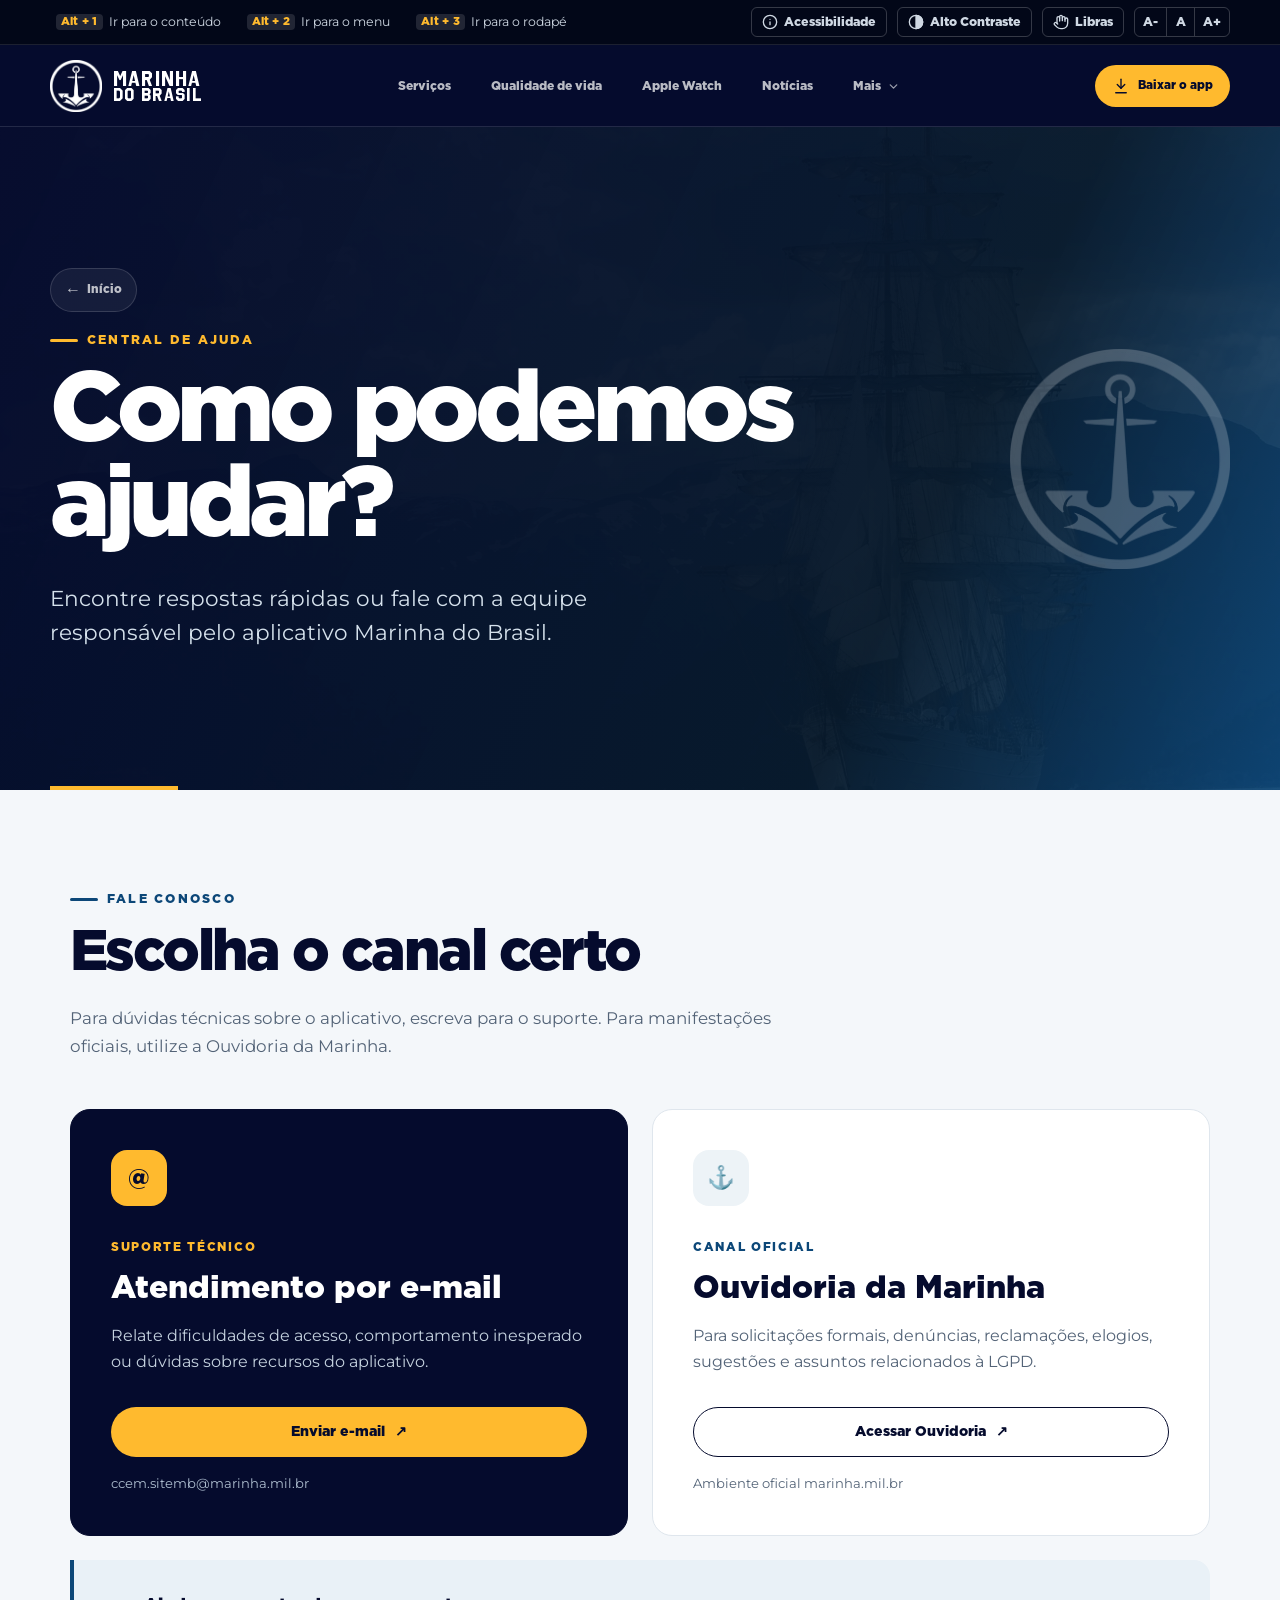
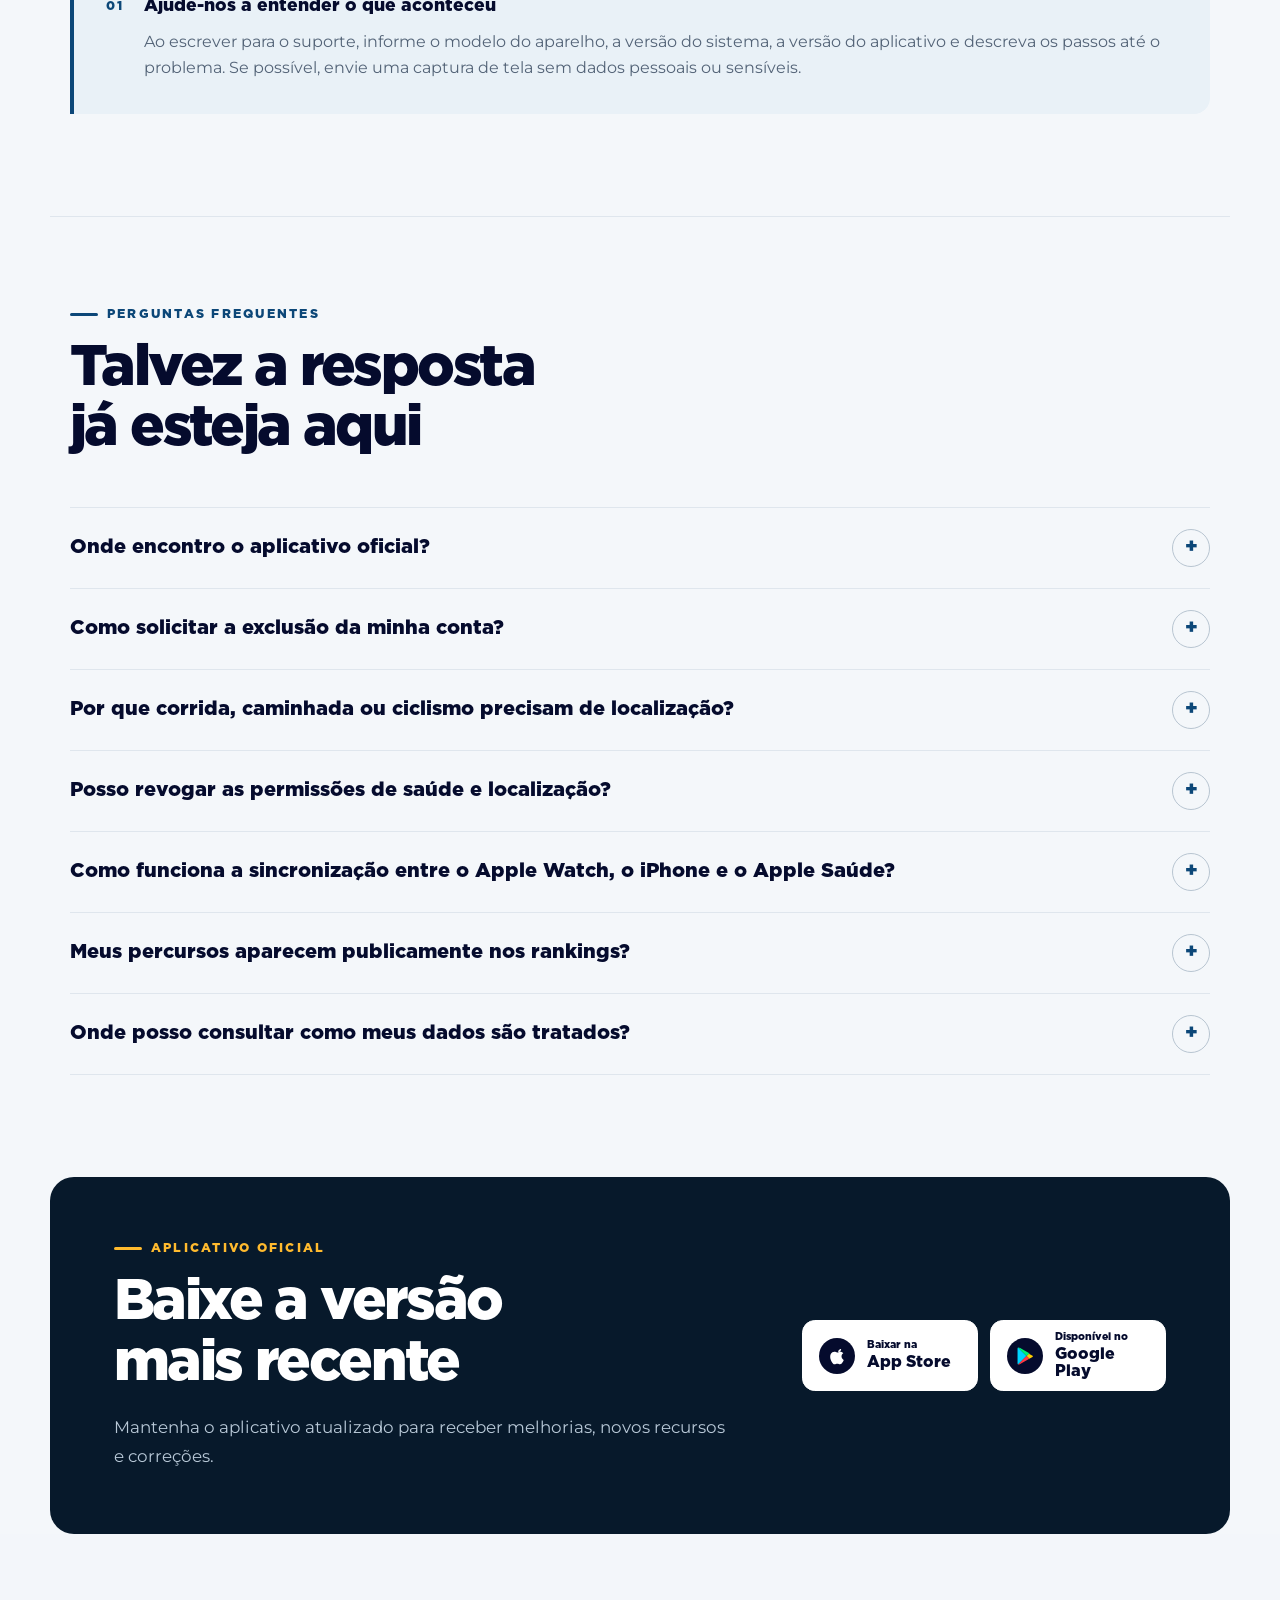
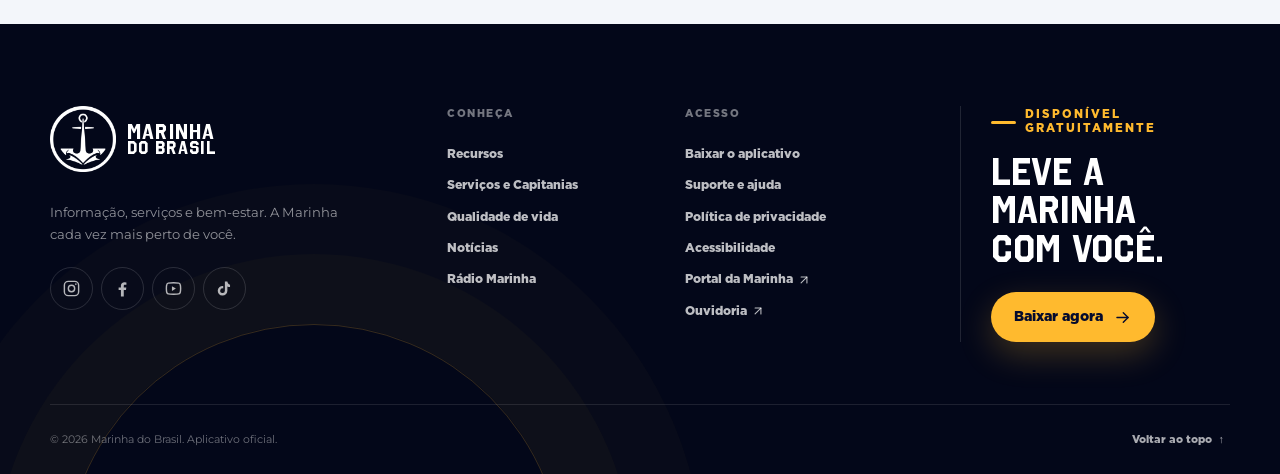
==== commit 9f9f2192: "atualizacao" ====
--- a/suporte.html
+++ b/suporte.html
@@ -299,6 +299,23 @@
             </details>
 
             <details>
+              <summary>Como funciona a sincronização entre o Apple Watch, o iPhone e o Apple Saúde?</summary>
+              <div class="faq-answer">
+                <p>A sincronização é contínua e inteligente:</p>
+                <ul>
+                  <li><strong>Sincronização na página de Esportes:</strong>
+                    <ul>
+                      <li><strong>Primeira ativação (histórico de 30 dias):</strong> ao entrar na aba de <em>Esportes</em> e habilitar a conexão com o Apple Saúde pela primeira vez, o aplicativo busca e importa automaticamente os treinos realizados nos <strong>últimos 30 dias</strong>.</li>
+                      <li><strong>Próximos acessos (últimas 24 horas):</strong> nas aberturas seguintes da página de Esportes, o aplicativo realiza uma sincronização rápida e otimizada, buscando apenas as atividades físicas concluídas nas <strong>últimas 24 horas</strong>.</li>
+                    </ul>
+                  </li>
+                  <li><strong>Treino livre no Apple Watch:</strong> você pode correr ou pedalar levando apenas o Apple Watch. O relógio grava percurso por GPS e métricas biométricas; ao se aproximar do iPhone, tudo é transferido em segundo plano via Bluetooth ou Wi-Fi.</li>
+                  <li><strong>Privacidade e controle:</strong> seus dados contam com criptografia de ponta a ponta e as permissões podem ser gerenciadas ou revogadas a qualquer momento no iPhone em <em>Ajustes &gt; Saúde &gt; Acesso a Dados e Dispositivos</em>.</li>
+                </ul>
+              </div>
+            </details>
+
+            <details>
               <summary>Meus percursos aparecem publicamente nos rankings?</summary>
               <div class="faq-answer">
                 <p>Não. O traçado geográfico detalhado e as coordenadas precisas das rotas não são compartilhados publicamente nos rankings. A participação nos rankings é opcional.</p>
